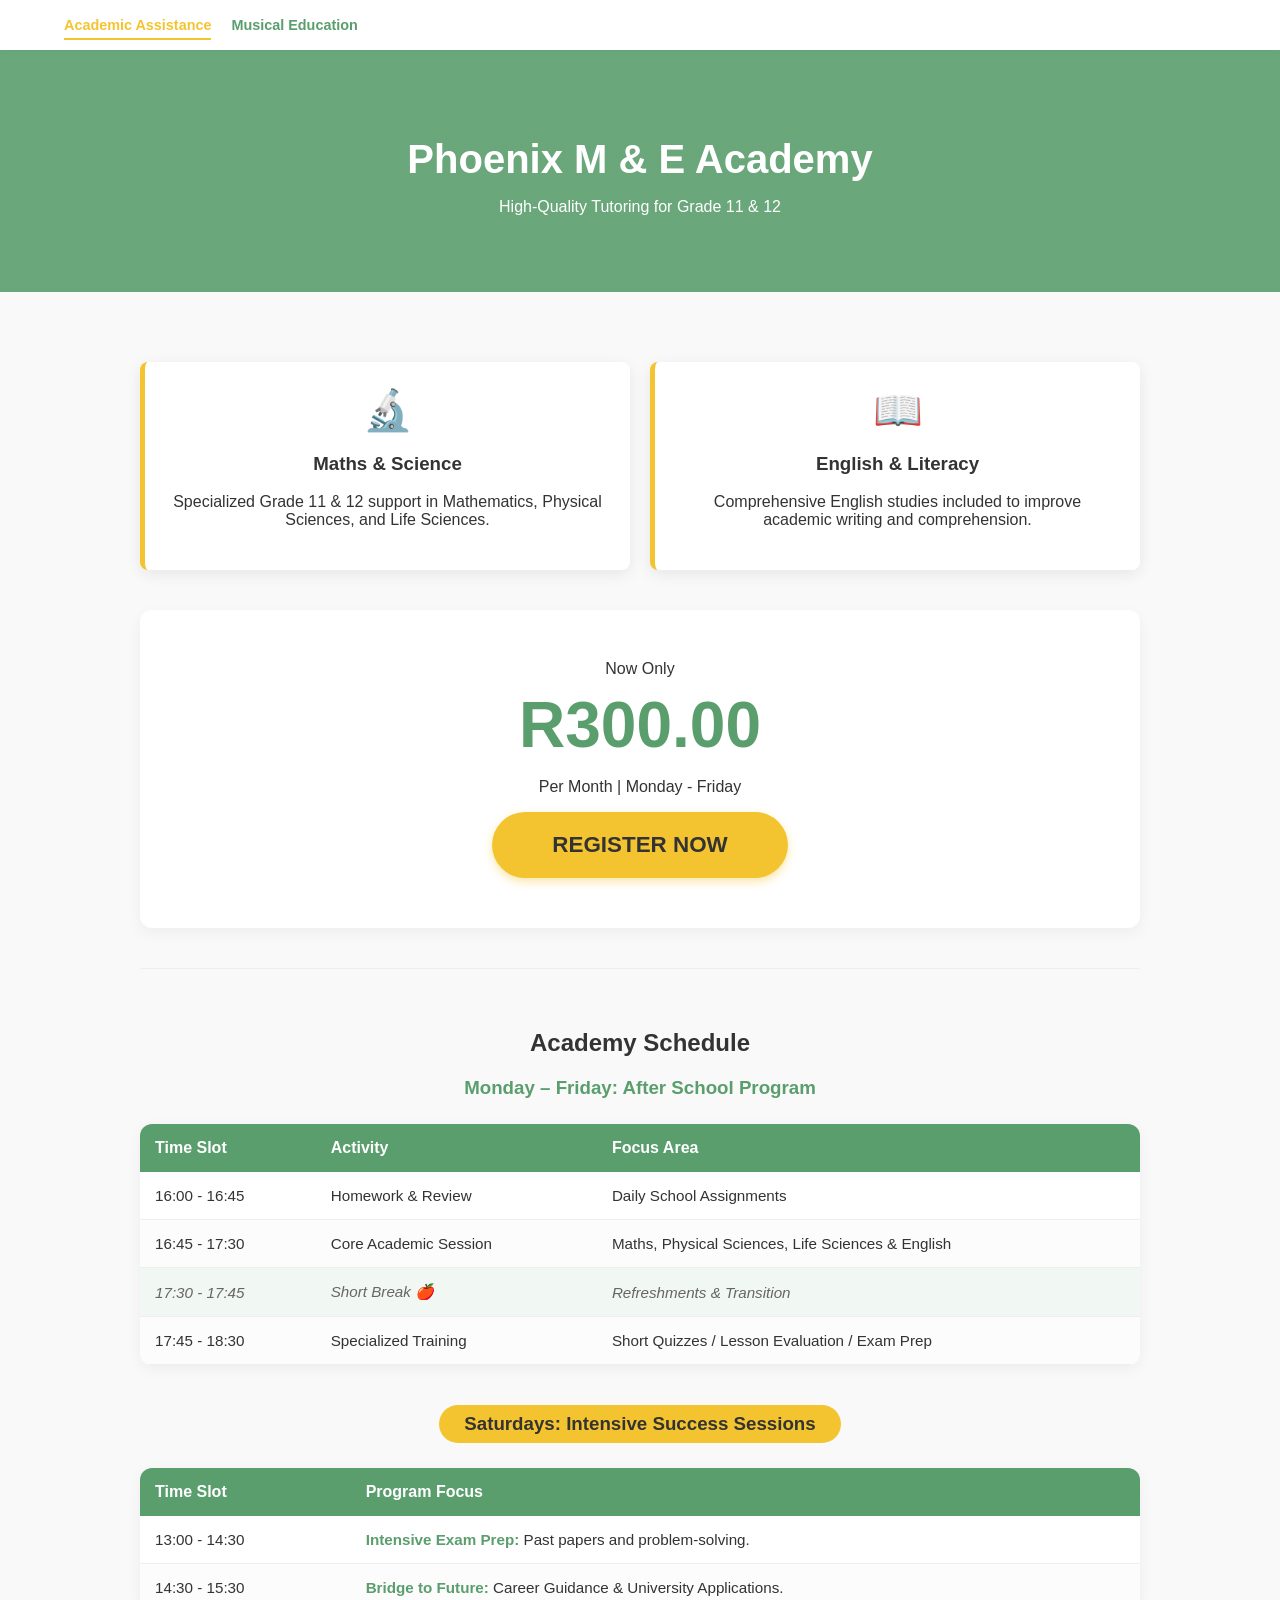
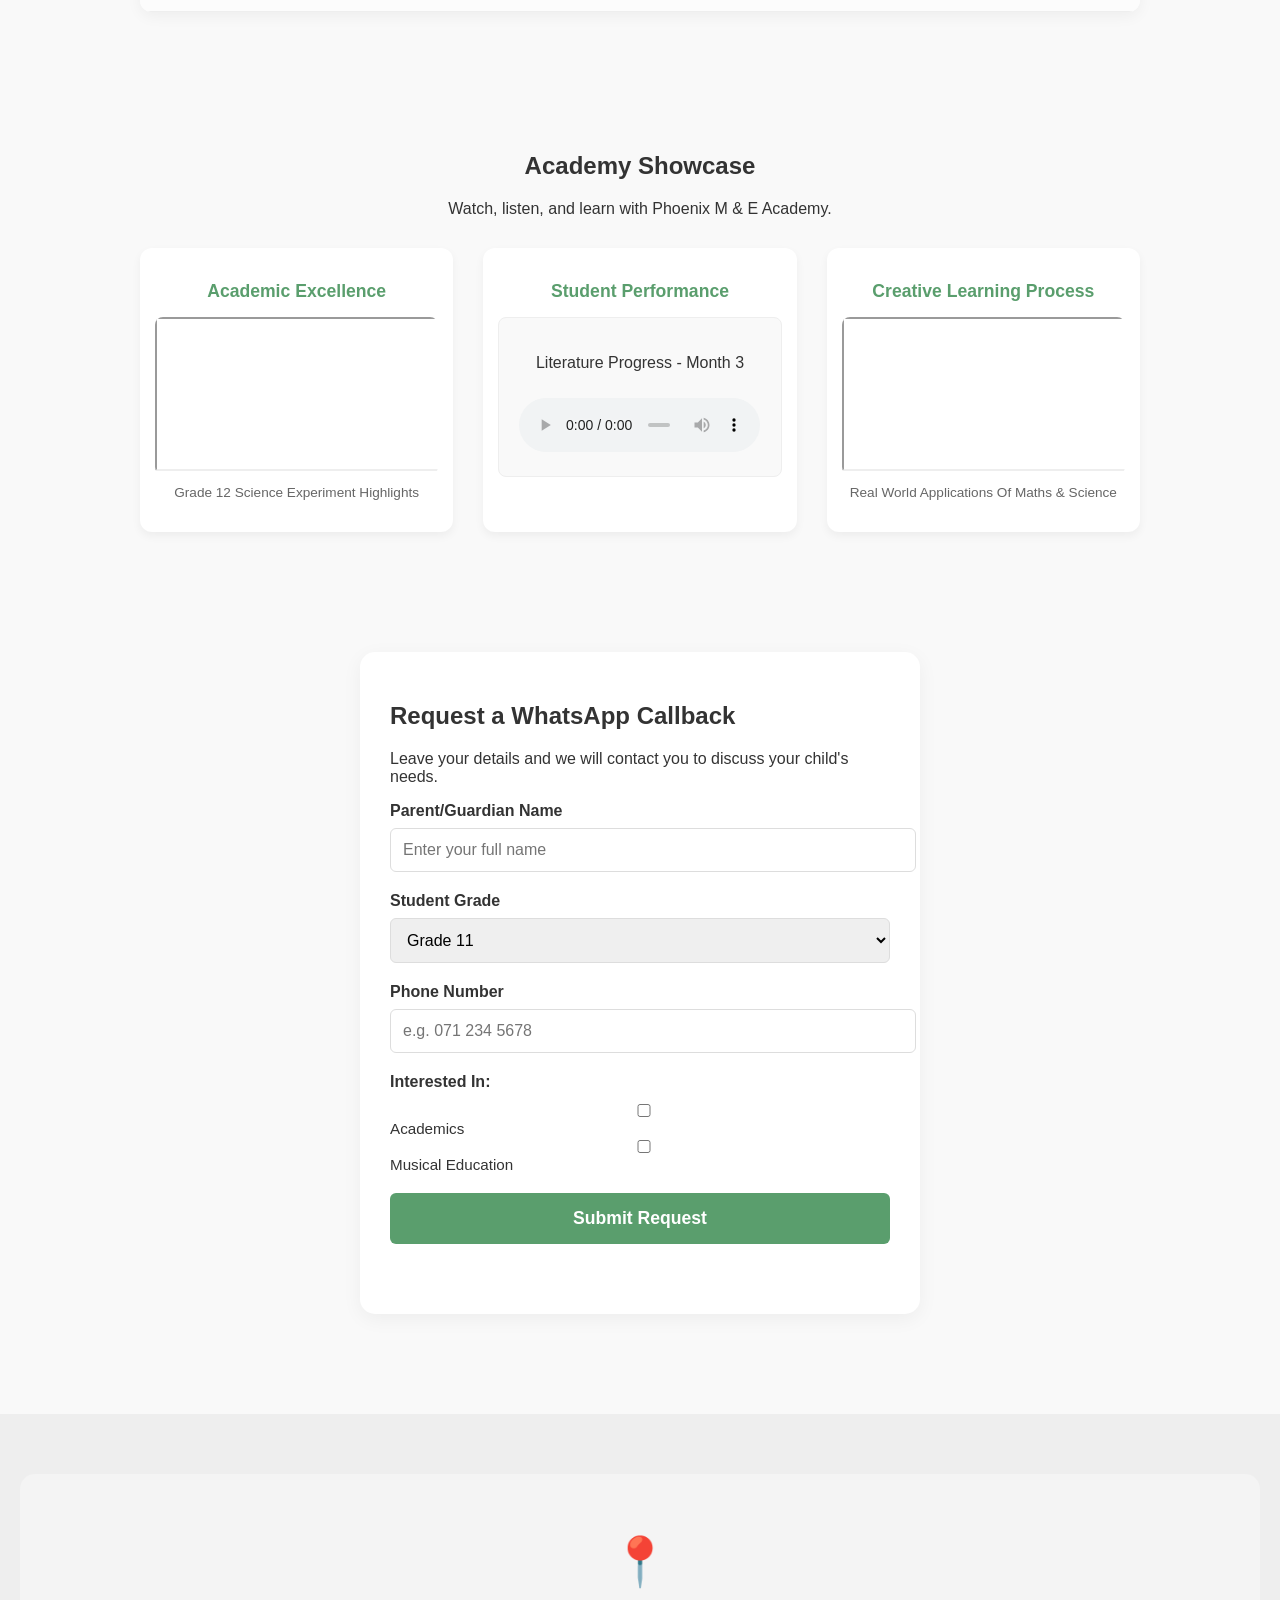
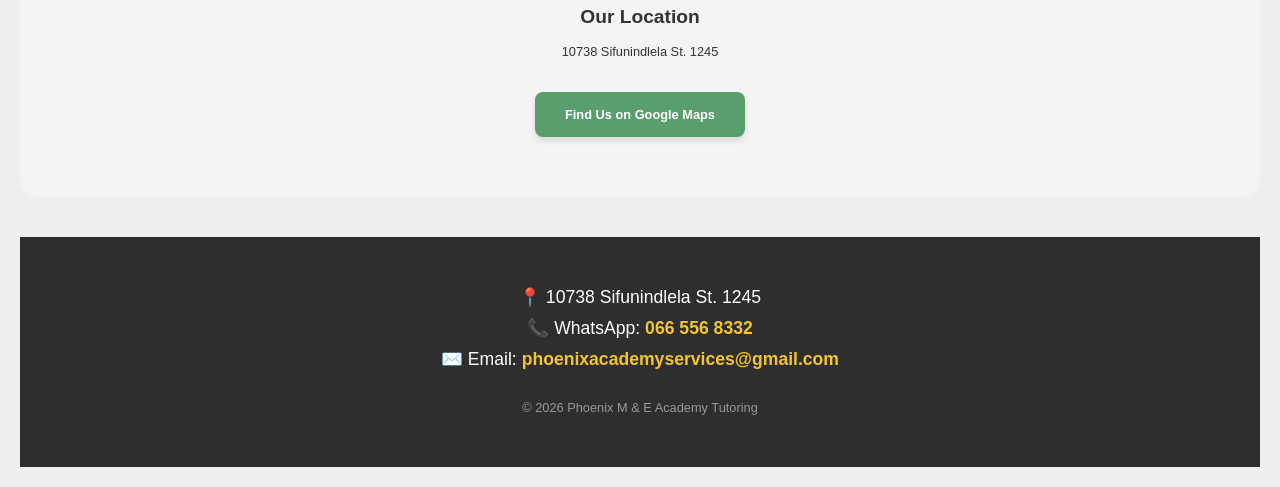
==== index.html @ a75866d6 "update academy" ====
<!DOCTYPE html>
<html lang="en">
<head>
    <meta charset="UTF-8">
    <meta name="viewport" content="width=device-width, initial-scale=1.0">
    <title>Academic Assistance - Phoenix M & E Academy</title>
    <link rel="stylesheet" href="style.css">
</head>
<body>

    <header>
        <nav class="navbar">
            <ul class="nav-menu">
                <li><a href="index.html" class="active">Academic Assistance</a></li>
                <li><a href="musical-education.html">Musical Education</a></li>
            </ul>
        </nav>
        <div class="hero academic-hero">
            <h1>Phoenix M & E Academy</h1>
            <p>High-Quality Tutoring for Grade 11 & 12</p>
        </div>
    </header>

    <main class="container">
        <section class="grid">
            <div class="card">
                <div class="icon">🔬</div>
                <h3>Maths & Science</h3>
                <p>Specialized Grade 11 & 12 support in Mathematics, Physical Sciences, and Life Sciences.</p>
            </div>
            <div class="card">
                <div class="icon">📖</div>
                <h3>English & Literacy</h3>
                <p>Comprehensive English studies included to improve academic writing and comprehension.</p>
            </div>
        </section>

        <section class="cta-section">
            <div class="price-container">
                <span class="label">Now Only</span>
                <span class="price">R300.00</span>
                <p class="subtext">Per Month | Monday - Friday</p>
            </div>
            <button class="btn-main" onclick="openInquiry('Full Academic Program')">REGISTER NOW</button>
        </section>

        <hr class="divider">
        
<section class="schedule-section">
    <h2>Academy Schedule</h2>
    
        <div class="schedule-container">
        <h3 class="schedule-subtitle">Monday – Friday: After School Program</h3>
        <div class="table-wrapper">
            <table class="schedule-table">
                <thead>
                    <tr>
                        <th>Time Slot</th>
                        <th>Activity</th>
                        <th>Focus Area</th>
                    </tr>
                </thead>
                <tbody>
                    <tr>
                        <td>16:00 - 16:45</td>
                        <td>Homework & Review</td>
                        <td>Daily School Assignments</td>
                    </tr>
                    <tr>
                        <td>16:45 - 17:30</td>
                        <td>Core Academic Session</td>
                        <td>Maths, Physical Sciences, Life Sciences & English</td>
                    </tr>
                    <tr class="break-row">
                        <td>17:30 - 17:45</td>
                        <td>Short Break 🍎</td>
                        <td>Refreshments & Transition</td>
                    </tr>
                    <tr>
                        <td>17:45 - 18:30</td>
                        <td>Specialized Training</td>
                        <td>Short Quizzes / Lesson Evaluation / Exam Prep</td>
                    </tr>
                </tbody>
            </table>
        </div>

        <h3 class="schedule-subtitle saturday-highlight">Saturdays: Intensive Success Sessions</h3>
        <div class="table-wrapper">
            <table class="schedule-table">
                <thead>
                    <tr>
                        <th>Time Slot</th>
                        <th>Program Focus</th>
                    </tr>
                </thead>
                <tbody>
                    <tr>
                        <td>13:00 - 14:30</td>
                        <td><strong>Intensive Exam Prep:</strong> Past papers and problem-solving.</td>
                    </tr>
                    <tr>
                        <td>14:30 - 15:30</td>
                        <td><strong>Bridge to Future:</strong> Career Guidance & University Applications.</td>
                    </tr>
                </tbody>
            </table>
        </div>
    </div>
</section>

<section class="gallery-section">
    <h2>Academy Showcase</h2>
    <p>Watch, listen, and learn with Phoenix M & E Academy.</p>

    <div class="gallery-grid">
        <div class="gallery-item">
            <h3>Academic Excellence</h3>
            <div class="video-responsive">
                <iframe 
                    src="https://www.youtube.com/embed/VIDEO_ID_1" 
                    title="Maths & Science Tutoring" 
                    allowfullscreen>
                </iframe>
            </div>
            <p class="caption">Grade 12 Science Experiment Highlights</p>
        </div>

        <div class="gallery-item">
            <h3>Student Performance</h3>
            <div class="audio-card">
                <p>Literature Progress - Month 3</p>
                <audio controls>
                    <source src="piano-recording.mp3" type="audio/mpeg">
                    Your browser does not support audio.
                </audio>
            </div>
        </div>

        <div class="gallery-item">
            <h3>Creative Learning Process</h3>
            <div class="video-responsive">
                <iframe 
                    src="https://www.youtube.com/embed/VIDEO_ID_2" 
                    title="FL Studio Training" 
                    allowfullscreen>
                </iframe>
            </div>
            <p class="caption">Real World Applications Of Maths & Science</p>
        </div>
    </div>
</section>
<section class="contact-form-section">
    <div class="form-container">
        <h2>Request a WhatsApp Callback</h2>
        <p>Leave your details and we will contact you to discuss your child's needs.</p>
        
        <form id="enrollmentForm">
            <div class="input-group">
                <label for="parentName">Parent/Guardian Name</label>
                <input type="text" id="parentName" placeholder="Enter your full name" required>
            </div>

            <div class="input-group">
                <label for="studentGrade">Student Grade</label>
                <select id="studentGrade">
                    <option value="Grade 11">Grade 11</option>
                    <option value="Grade 12">Grade 12</option>
                    <option value="Music Only">Music Student (All Ages)</option>
                </select>
            </div>

            <div class="input-group">
                <label for="contactNumber">Phone Number</label>
                <input type="tel" id="contactNumber" placeholder="e.g. 071 234 5678" required>
            </div>

            <div class="input-group">
                <label for="interest">Interested In:</label>
                <div class="checkbox-group">
                    <input type="checkbox" id="checkAcademic" value="Academic"> Academics
                    <input type="checkbox" id="checkMusic" value="Music"> Musical Education
                </div>
            </div>

            <button type="submit" class="btn-submit">Submit Request</button>
        </form>
        <div id="formFeedback" class="hidden"></div>
    </div>
</section>
    </main>

    <footer>
        <section class="location-section">
    <div class="find-us-container">
        <div class="location-icon">📍</div>
        <h2>Our Location</h2>
        <p>10738 Sifunindlela St. 1245</p>
        <a href="https://www.google.com/maps/search/?api=1&query=10738+Sifunindlela+St+1245" 
           target="_blank" 
           class="btn-find-us">
           Find Us on Google Maps
        </a>
    </div>
</section>


<footer class="main-footer">
    <div class="contact-links">
        <p>
            📍 10738 Sifunindlela St. 1245
        </p>
        <p>
            📞 WhatsApp: <a href="https://wa.me/27665568332" target="_blank" class="footer-link">066 556 8332</a>
        </p>
        <p>
            ✉️ Email: <a href="https://mail.google.com/mail/?view=cm&fs=1&to=phoenixacademyservices@gmail.com" target="_blank" class="footer-link">phoenixacademyservices@gmail.com</a>
        </p>
    </div>
    <p class="copyright">&copy; 2026 Phoenix M & E Academy Tutoring</p>
</footer>

    <script src="script.js"></script>
</body>
</html>
---- style.css ----
:root {
    --primary-green: #5a9e6d;
    --accent-yellow: #f4c430;
    --dark-text: #333;
    --light-bg: #f9f9f9;
}

body {
    font-family: 'Segoe UI', Tahoma, Geneva, Verdana, sans-serif;
    margin: 0;
    color: var(--dark-text);
    background-color: var(--light-bg);
}

/* Navigation */
.navbar {
    background: #fff;
    padding: 1rem 5%;
    box-shadow: 0 2px 5px rgba(0,0,0,0.1);
}

.nav-menu {
    list-style: none;
    margin: 0;
    padding: 0;
    display: flex;
    gap: 20px;
}

.nav-menu a {
    text-decoration: none;
    color: var(--primary-green);
    font-weight: bold;
    font-size: 0.9rem;
    transition: color 0.3s;
}

.nav-menu a:hover {
    color: var(--accent-yellow);
}

/* Hero Section */
.hero {
    background-color: var(--primary-green);
    color: white;
    text-align: center;
    padding: 60px 20px;
}

.hero h1 {
    font-size: 2.5rem;
    margin-bottom: 10px;
}

/* Layout */
.container {
    max-width: 1000px;
    margin: auto;
    padding: 40px 20px;
}

.grid {
    display: grid;
    grid-template-columns: repeat(auto-fit, minmax(250px, 1fr));
    gap: 20px;
    margin-top: 30px;
}

.card {
    background: white;
    padding: 20px;
    border-left: 5px solid var(--accent-yellow);
    border-radius: 4px;
    box-shadow: 0 4px 6px rgba(0,0,0,0.05);
}

/* Pricing and Button */
.cta {
    text-align: center;
    margin-top: 50px;
}

.price-tag {
    font-size: 1.5rem;
    margin-bottom: 20px;
}

.price-tag strong {
    display: block;
    font-size: 3rem;
    color: var(--primary-green);
}

.btn {
    background-color: var(--accent-yellow);
    border: none;
    padding: 15px 40px;
    font-size: 1.1rem;
    font-weight: bold;
    border-radius: 50px;
    cursor: pointer;
}

footer {
    text-align: center;
    padding: 20px;
    background: #eee;
    font-size: 0.8rem;
}
/* Navigation Active State */
.nav-menu a.active {
    color: var(--accent-yellow);
    border-bottom: 2px solid var(--accent-yellow);
    padding-bottom: 5px;
}

/* Card Styling for both pages */
.card {
    background: white;
    padding: 25px;
    border-radius: 8px;
    text-align: center;
    box-shadow: 0 4px 15px rgba(0,0,0,0.08);
    transition: 0.3s;
}

.card:hover {
    transform: translateY(-10px);
}

.card .icon {
    font-size: 2.5rem;
    margin-bottom: 15px;
    display: block;
}

/* Specific Hero background for Academic */
.academic-hero {
    background: linear-gradient(rgba(90, 158, 109, 0.9), rgba(90, 158, 109, 0.9)), 
                url('https://images.unsplash.com/photo-1434030216411-0b793f4b4173?q=80&w=1000') center/cover;
}
/* Pricing & CTA */
.cta-section {
    text-align: center;
    padding: 50px 0;
    background: #fff;
    border-radius: 12px;
    margin: 40px 0;
    box-shadow: 0 5px 15px rgba(0,0,0,0.05);
}

.price {
    display: block;
    font-size: 4rem;
    font-weight: 800;
    color: var(--primary-green);
    margin: 10px 0;
}

.btn-main {
    background-color: var(--accent-yellow);
    color: #333;
    border: none;
    padding: 20px 60px;
    font-size: 1.4rem;
    font-weight: bold;
    border-radius: 50px;
    cursor: pointer;
    transition: 0.3s;
    box-shadow: 0 4px 10px rgba(244, 196, 48, 0.4);
}

.btn-main:hover {
    transform: scale(1.05);
    background-color: #e5b82d;
}

/* Tutor Profile */
.tutor-profile {
    padding: 40px 0;
}

.tutor-flex {
    display: flex;
    align-items: center;
    gap: 40px;
    flex-wrap: wrap;
}

.profile-circle {
    width: 150px;
    height: 150px;
    background: #ddd;
    border-radius: 50%;
    display: flex;
    align-items: center;
    justify-content: center;
    font-size: 4rem;
    border: 5px solid var(--primary-green);
}

.tutor-info h3 {
    color: var(--primary-green);
    margin-bottom: 10px;
}

.stats {
    list-style: none;
    padding: 0;
    margin-top: 15px;
}

.stats li {
    margin-bottom: 8px;
    font-weight: 500;
}

.divider {
    border: 0;
    height: 1px;
    background: #eee;
    margin: 40px 0;
}
/* Map & Location */
.location-section {
    margin: 40px 0;
    text-align: center;
}

.map-container {
    padding: 10px;
    background: white;
    box-shadow: 0 4px 10px rgba(0,0,0,0.1);
    border-radius: 15px;
}

/* Footer Links Styling */
.main-footer {
    background: #2e2e2e;
    color: white;
    padding: 40px 20px;
    text-align: center;
}

.footer-link {
    color: var(--accent-yellow);
    text-decoration: none;
    font-weight: bold;
    transition: 0.3s;
}

.footer-link:hover {
    text-decoration: underline;
    opacity: 0.8;
}

.contact-links p {
    margin: 10px 0;
    font-size: 1.1rem;
}

.copyright {
    margin-top: 30px;
    font-size: 0.8rem;
    color: #999;
}
/* Schedule Section */
.schedule-section {
    margin: 60px 0;
    text-align: center;
}

.schedule-subtitle {
    color: var(--primary-green);
    font-weight: bold;
    margin-bottom: 25px;
}

.table-wrapper {
    overflow-x: auto; /* Makes it scrollable on small phones */
    background: white;
    border-radius: 12px;
    box-shadow: 0 4px 15px rgba(0,0,0,0.05);
}

.schedule-table {
    width: 100%;
    border-collapse: collapse;
    min-width: 500px;
}

.schedule-table th {
    background-color: var(--primary-green);
    color: white;
    padding: 15px;
    text-align: left;
}

.schedule-table td {
    padding: 15px;
    border-bottom: 1px solid #eee;
    text-align: left;
    font-size: 0.95rem;
}

/* Zebra striping for readability */
.schedule-table tr:nth-child(even) {
    background-color: #fcfcfc;
}

.schedule-table tr:hover {
    background-color: #f1f8f3;
}
/* Find Us Button Section */
.location-section {
    padding: 60px 20px;
    background-color: #f4f4f4;
    text-align: center;
    border-radius: 15px;
    margin: 40px 0;
}

.find-us-container {
    max-width: 400px;
    margin: 0 auto;
}

.location-icon {
    font-size: 3rem;
    margin-bottom: 10px;
}

.btn-find-us {
    display: inline-block;
    background-color: var(--primary-green);
    color: white;
    padding: 15px 30px;
    text-decoration: none;
    font-weight: bold;
    border-radius: 8px;
    margin-top: 20px;
    transition: background 0.3s, transform 0.2s;
    box-shadow: 0 4px 6px rgba(0,0,0,0.1);
}

.btn-find-us:hover {
    background-color: #4a8559;
    transform: translateY(-2px);
}
/* Gallery Section */
.gallery-section {
    padding: 60px 0;
    text-align: center;
}

.gallery-grid {
    display: grid;
    grid-template-columns: repeat(auto-fit, minmax(300px, 1fr));
    gap: 30px;
    margin-top: 30px;
}

.gallery-item {
    background: white;
    padding: 15px;
    border-radius: 12px;
    box-shadow: 0 4px 10px rgba(0,0,0,0.05);
}

.gallery-item h3 {
    font-size: 1.1rem;
    color: var(--primary-green);
    margin-bottom: 15px;
}

.gallery-img {
    width: 100%;
    border-radius: 8px;
    display: block;
}

.caption {
    font-size: 0.85rem;
    margin-top: 10px;
    color: #666;
}

/* Audio Player Styling */
.audio-card {
    background: #f9f9f9;
    padding: 20px;
    border-radius: 8px;
    border: 1px solid #eee;
}

audio {
    width: 100%;
    margin-top: 10px;
}

video {
    border-radius: 8px;
    background: #000;
}
/* Gallery Item Hover Effect */
.gallery-item {
    transition: transform 0.3s ease, box-shadow 0.3s ease;
    border-bottom: 4px solid transparent;
}

.gallery-item:hover {
    transform: translateY(-5px);
    box-shadow: 0 10px 20px rgba(0,0,0,0.1);
    border-bottom: 4px solid var(--accent-yellow);
}

.video-responsive {
    border-radius: 8px;
    overflow: hidden;
}
/* Contact Form Styling */
.contact-form-section {
    padding: 60px 20px;
    background-color: #f9f9f9;
}

.form-container {
    max-width: 500px;
    margin: 0 auto;
    background: white;
    padding: 30px;
    border-radius: 15px;
    box-shadow: 0 5px 20px rgba(0,0,0,0.05);
}

.input-group {
    margin-bottom: 20px;
    text-align: left;
}

.input-group label {
    display: block;
    font-weight: bold;
    margin-bottom: 8px;
    color: var(--dark-text);
}

.input-group input, 
.input-group select {
    width: 100%;
    padding: 12px;
    border: 1px solid #ddd;
    border-radius: 6px;
    font-size: 1rem;
}

.checkbox-group {
    margin-top: 10px;
    font-size: 0.95rem;
}

.btn-submit {
    width: 100%;
    background-color: var(--primary-green);
    color: white;
    padding: 15px;
    border: none;
    border-radius: 6px;
    font-size: 1.1rem;
    font-weight: bold;
    cursor: pointer;
    transition: 0.3s;
}

.btn-submit:hover {
    background-color: var(--accent-yellow);
    color: var(--dark-text);
}

#formFeedback {
    margin-top: 20px;
    padding: 10px;
    border-radius: 6px;
    font-weight: bold;
}

.success-msg { background: #d4edda; color: #155724; }
.saturday-highlight {
    margin-top: 40px;
    color: var(--dark-text);
    background: var(--accent-yellow);
    display: inline-block;
    padding: 5px 20px;
    border-radius: 50px;
}

.schedule-table td strong {
    color: var(--primary-green);
}
.break-row {
    background-color: #f1f8f3 !important; /* A very light green to signal a break */
    font-style: italic;
    color: #666;
}

.saturday-highlight {
    margin-top: 40px;
    color: var(--dark-text);
    background: var(--accent-yellow);
    display: inline-block;
    padding: 8px 25px;
    border-radius: 50px;
    font-weight: bold;
}
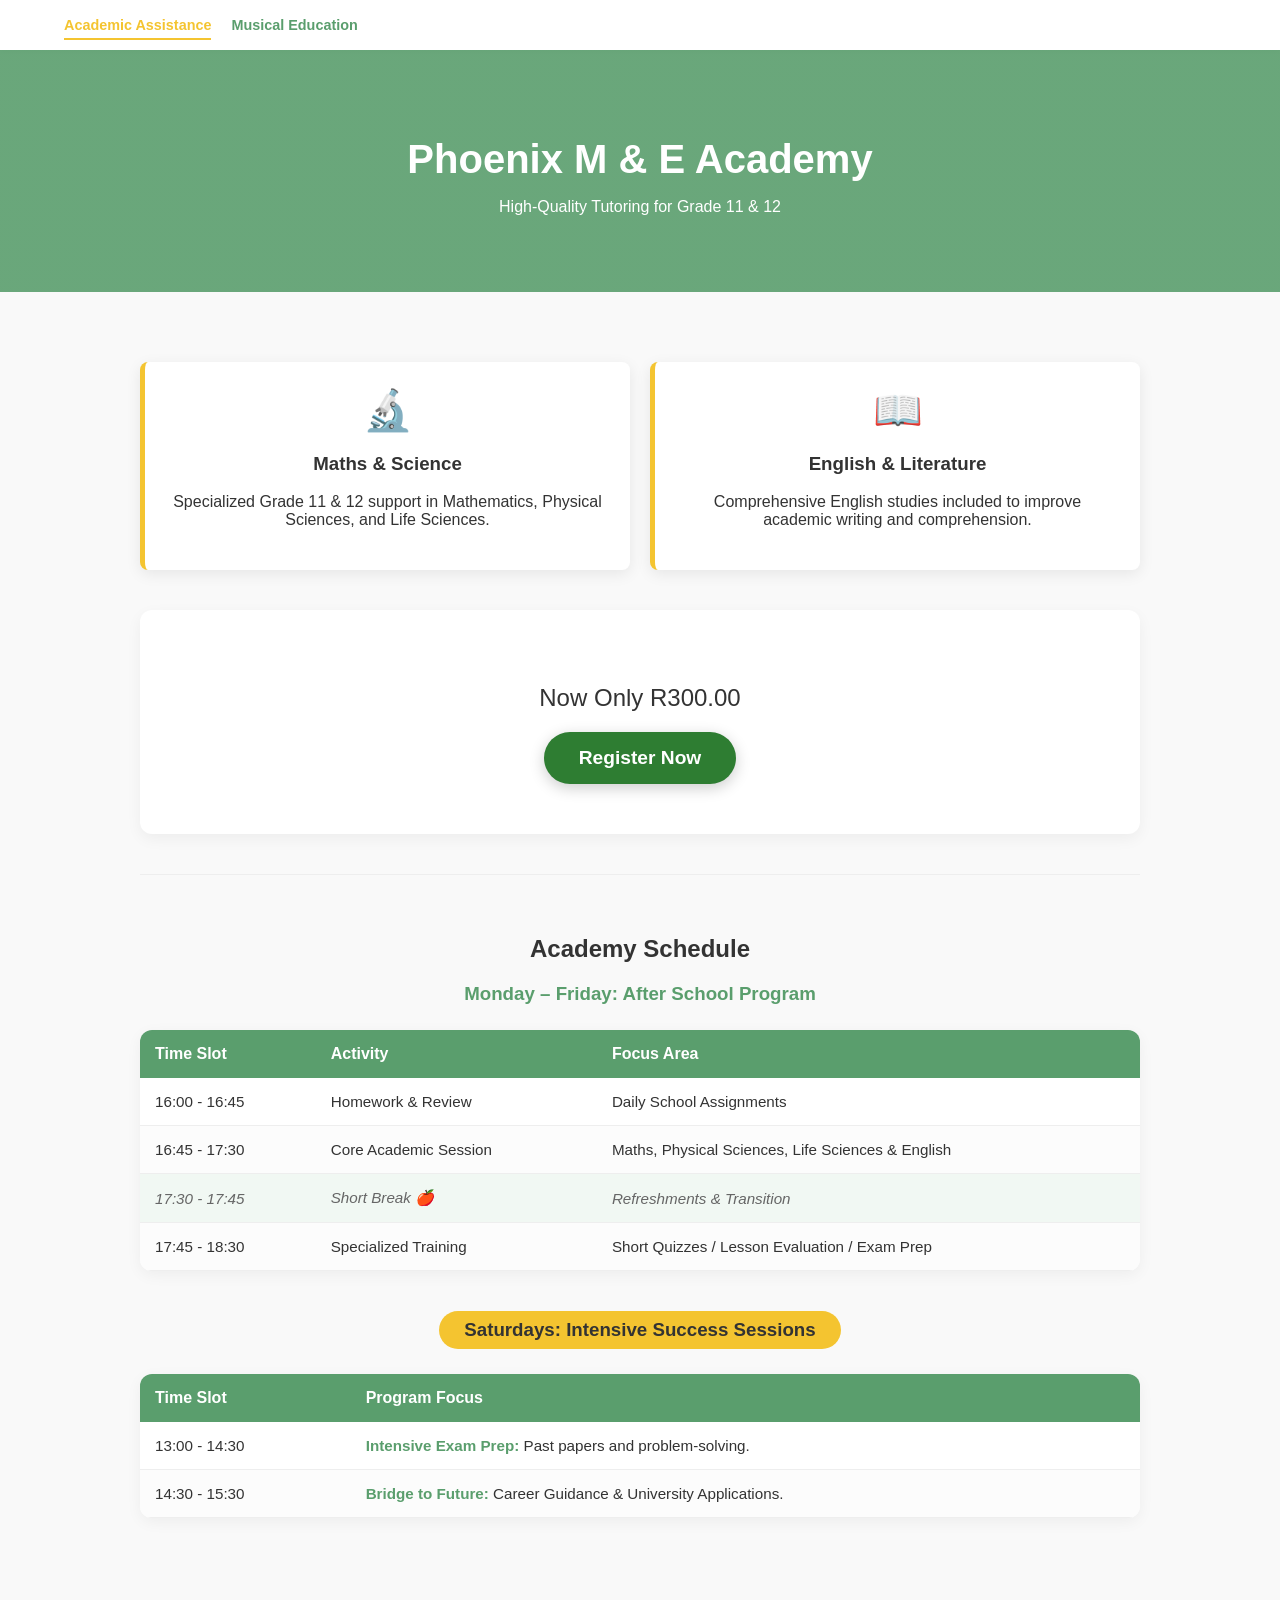
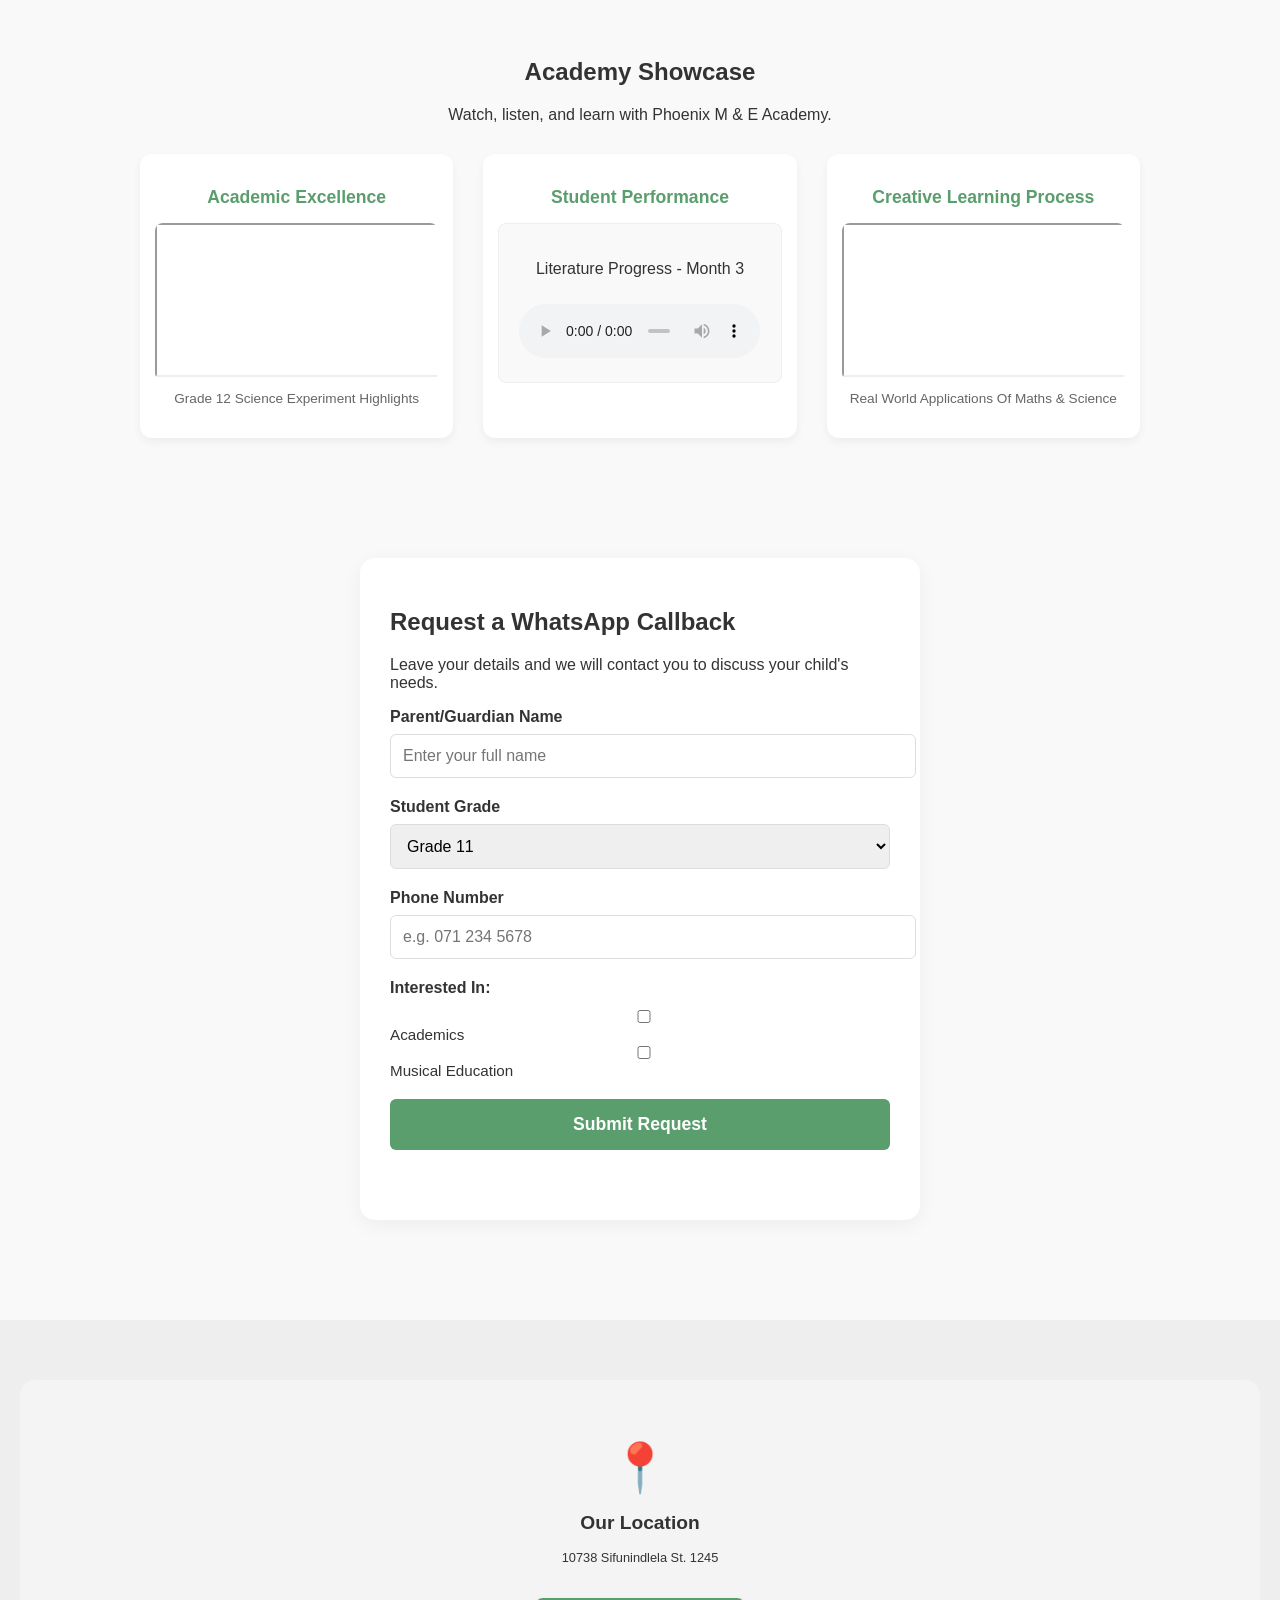
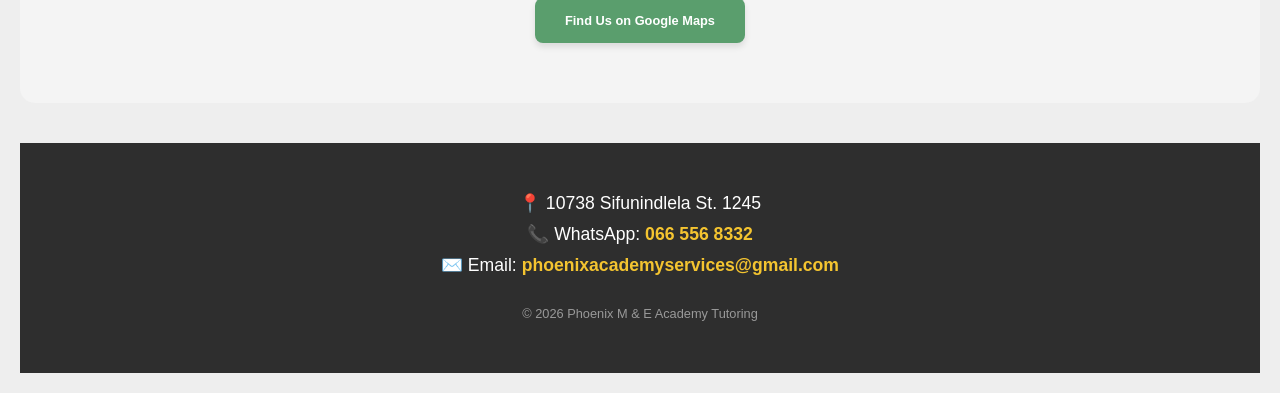
==== commit b76e3c92: "Registration Button Fix" ====
--- a/index.html
+++ b/index.html
@@ -30,18 +30,17 @@
             </div>
             <div class="card">
                 <div class="icon">📖</div>
-                <h3>English & Literacy</h3>
+                <h3>English & Literature</h3>
                 <p>Comprehensive English studies included to improve academic writing and comprehension.</p>
             </div>
         </section>
 
         <section class="cta-section">
-            <div class="price-container">
-                <span class="label">Now Only</span>
-                <span class="price">R300.00</span>
-                <p class="subtext">Per Month | Monday - Friday</p>
-            </div>
-            <button class="btn-main" onclick="openInquiry('Full Academic Program')">REGISTER NOW</button>
+<div class="registration-container">
+    <p class="price-tag">Now Only R300.00</p>
+    <button class="btn-register" onclick="registerNow()">Register Now</button>
+</div>
+
         </section>
 
         <hr class="divider">
--- a/style.css
+++ b/style.css
@@ -512,3 +512,21 @@
     border-radius: 50px;
     font-weight: bold;
 }
+.btn-register {
+    background-color: #2e7d32; /* Phoenix Primary Green */
+    color: #ffffff;
+    padding: 15px 35px;
+    font-size: 1.2rem;
+    font-weight: bold;
+    border: none;
+    border-radius: 50px; /* Rounded pill shape */
+    cursor: pointer;
+    box-shadow: 0 4px 15px rgba(0,0,0,0.2);
+    transition: transform 0.2s, background-color 0.2s;
+}
+
+.btn-register:hover {
+    background-color: #ffeb3b; /* Accent Yellow on hover */
+    color: #333333;
+    transform: scale(1.05);
+}
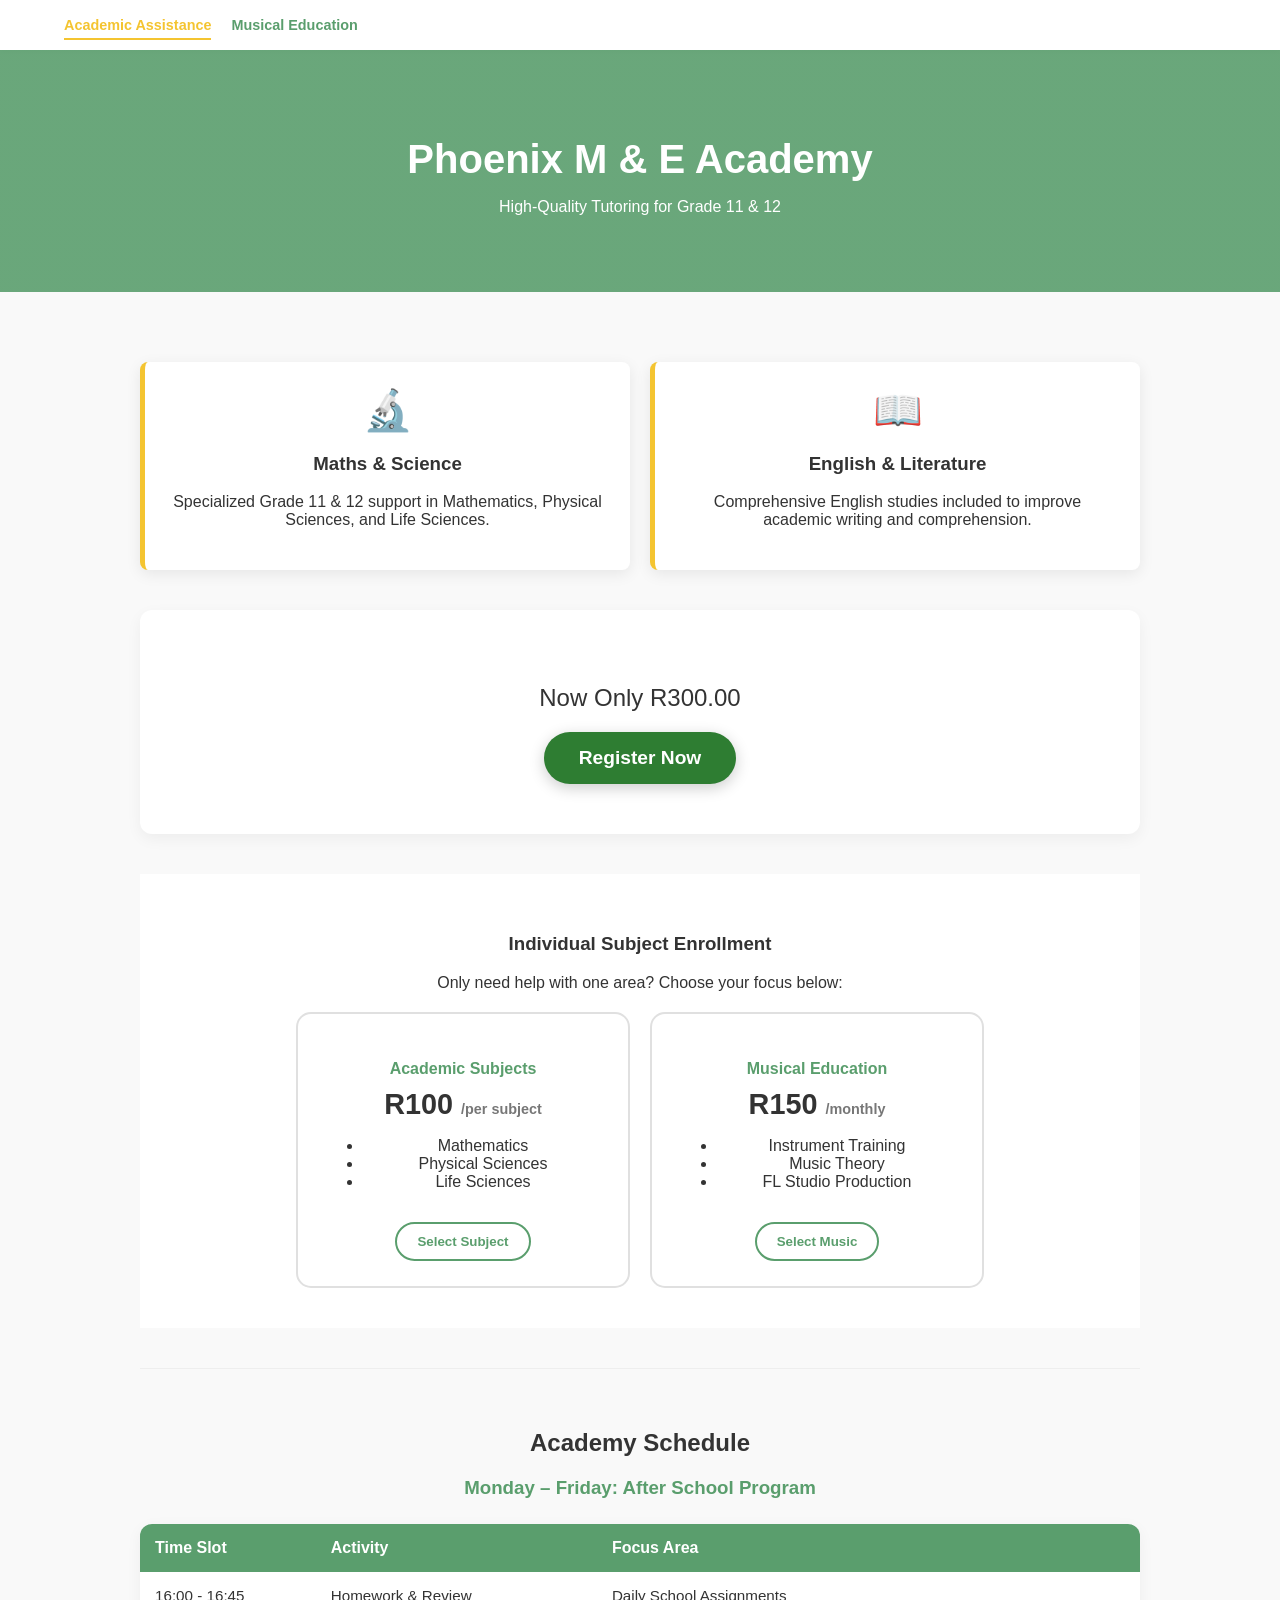
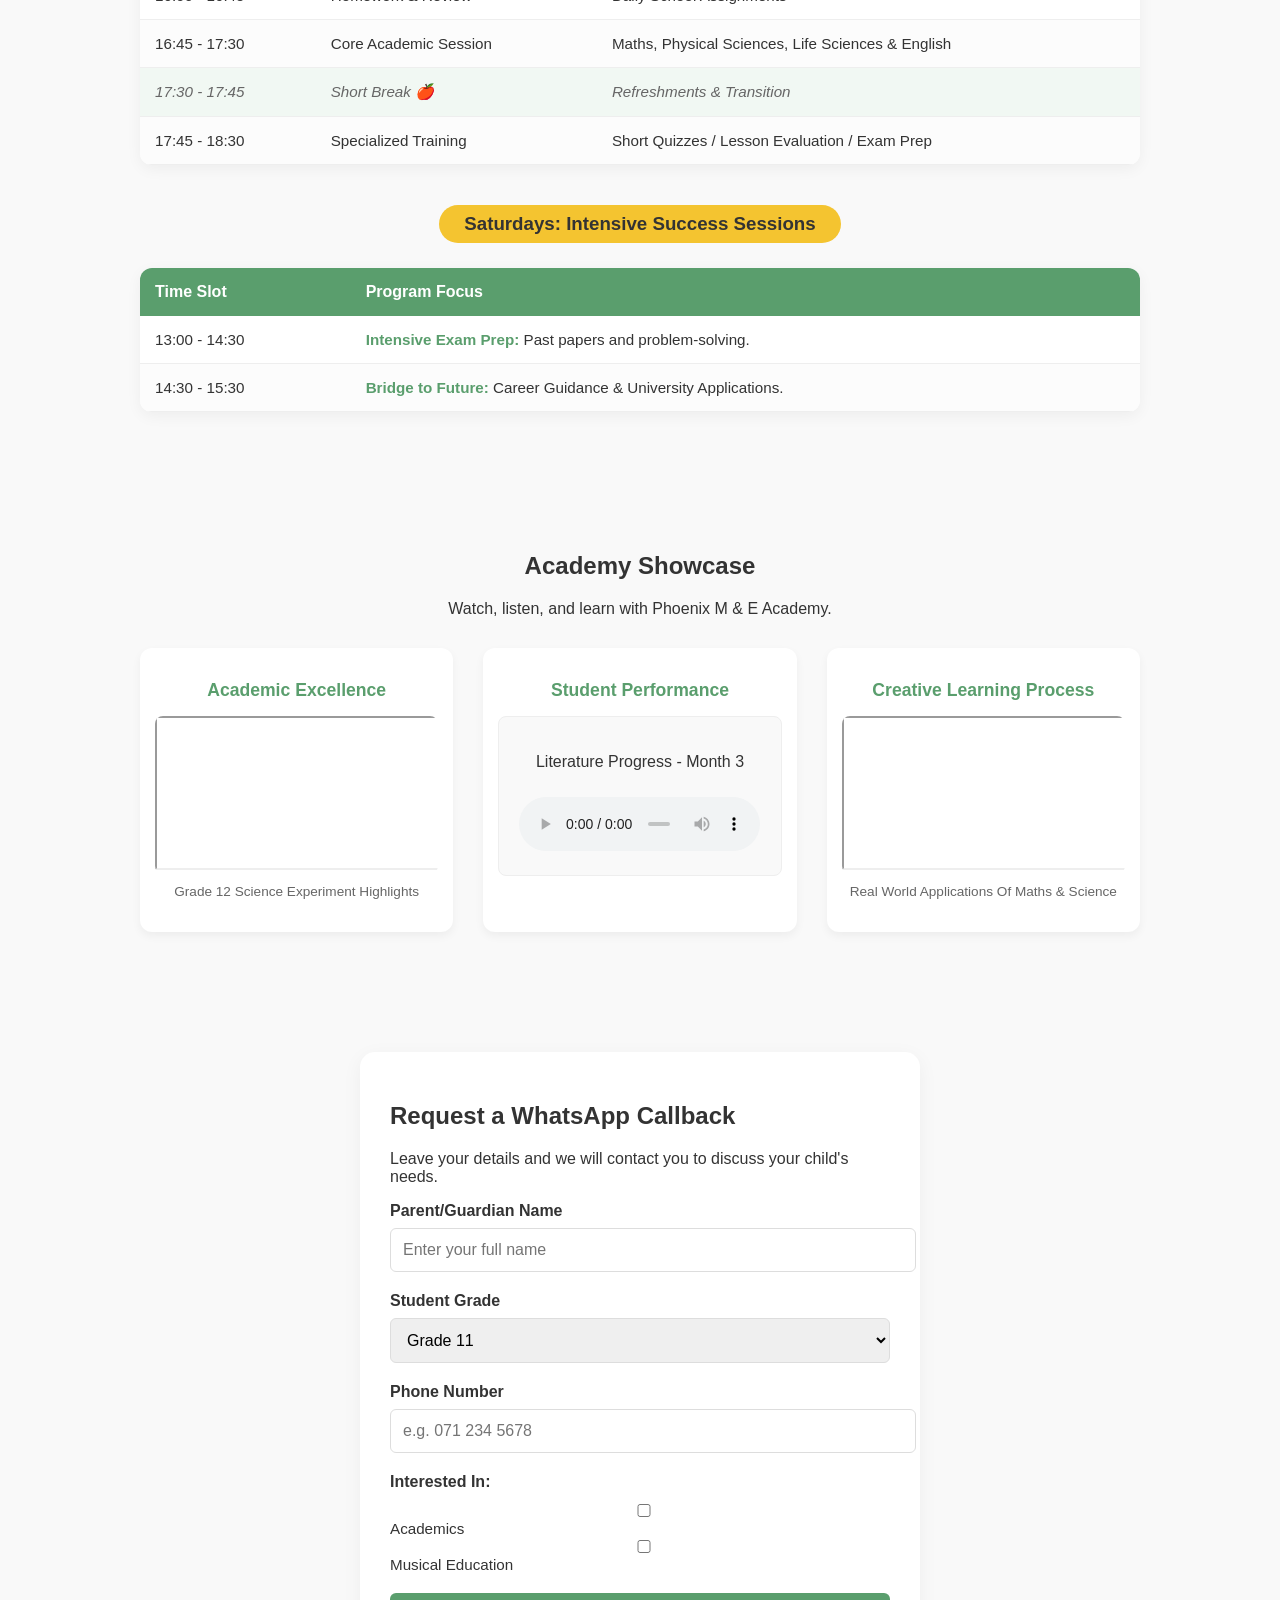
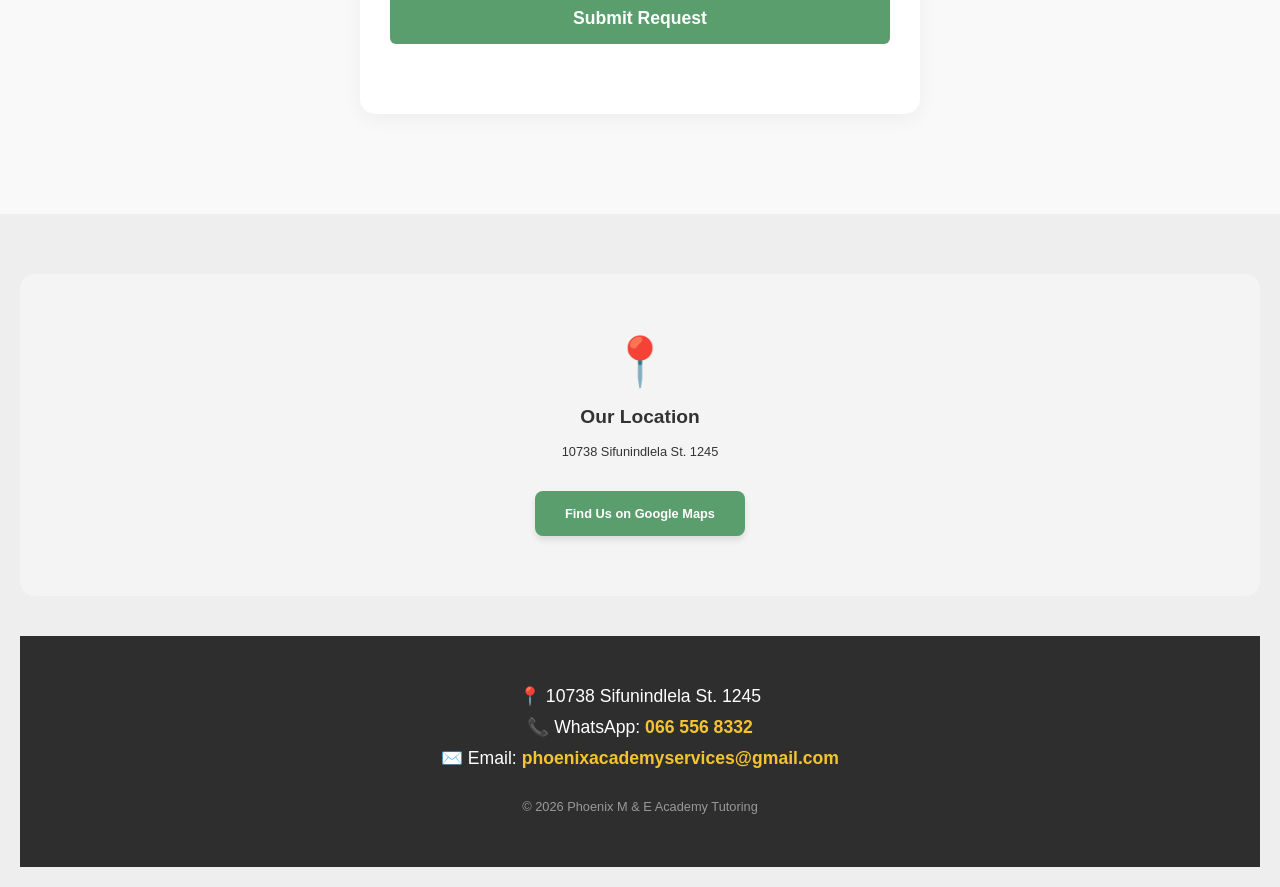
==== commit 5999bc05: "update prices" ====
--- a/index.html
+++ b/index.html
@@ -42,6 +42,34 @@
 </div>
 
         </section>
+<section class="partial-pricing">
+    <h3>Individual Subject Enrollment</h3>
+    <p>Only need help with one area? Choose your focus below:</p>
+    
+    <div class="pricing-grid">
+        <div class="price-card">
+            <h4>Academic Subjects</h4>
+            <p class="price">R100 <span>/per subject</span></p>
+            <ul>
+                <li>Mathematics</li>
+                <li>Physical Sciences</li>
+                <li>Life Sciences</li>
+            </ul>
+            <button class="btn-partial" onclick="partialRegister('Academic')">Select Subject</button>
+        </div>
+
+        <div class="price-card">
+            <h4>Musical Education</h4>
+            <p class="price">R150 <span>/monthly</span></p>
+            <ul>
+                <li>Instrument Training</li>
+                <li>Music Theory</li>
+                <li>FL Studio Production</li>
+            </ul>
+            <button class="btn-partial" onclick="partialRegister('Music')">Select Music</button>
+        </div>
+    </div>
+</section>
 
         <hr class="divider">
         
--- a/style.css
+++ b/style.css
@@ -530,3 +530,51 @@
     color: #333333;
     transform: scale(1.05);
 }
+.partial-pricing {
+    padding: 40px 20px;
+    background-color: #ffffff;
+    text-align: center;
+}
+
+.pricing-grid {
+    display: flex;
+    gap: 20px;
+    justify-content: center;
+    flex-wrap: wrap;
+    margin-top: 20px;
+}
+
+.price-card {
+    border: 2px solid #e0e0e0;
+    padding: 25px;
+    border-radius: 15px;
+    width: 280px;
+    transition: 0.3s;
+}
+
+.price-card:hover {
+    border-color: var(--primary-green);
+    transform: translateY(-5px);
+}
+
+.price-card h4 { color: var(--primary-green); margin-bottom: 10px; }
+
+.price-card .price { font-size: 1.8rem; font-weight: bold; color: #333; }
+
+.price-card .price span { font-size: 0.9rem; color: #777; }
+
+.btn-partial {
+    background-color: transparent;
+    border: 2px solid var(--primary-green);
+    color: var(--primary-green);
+    padding: 10px 20px;
+    border-radius: 50px;
+    cursor: pointer;
+    font-weight: bold;
+    margin-top: 15px;
+}
+
+.btn-partial:hover {
+    background-color: var(--primary-green);
+    color: white;
+}
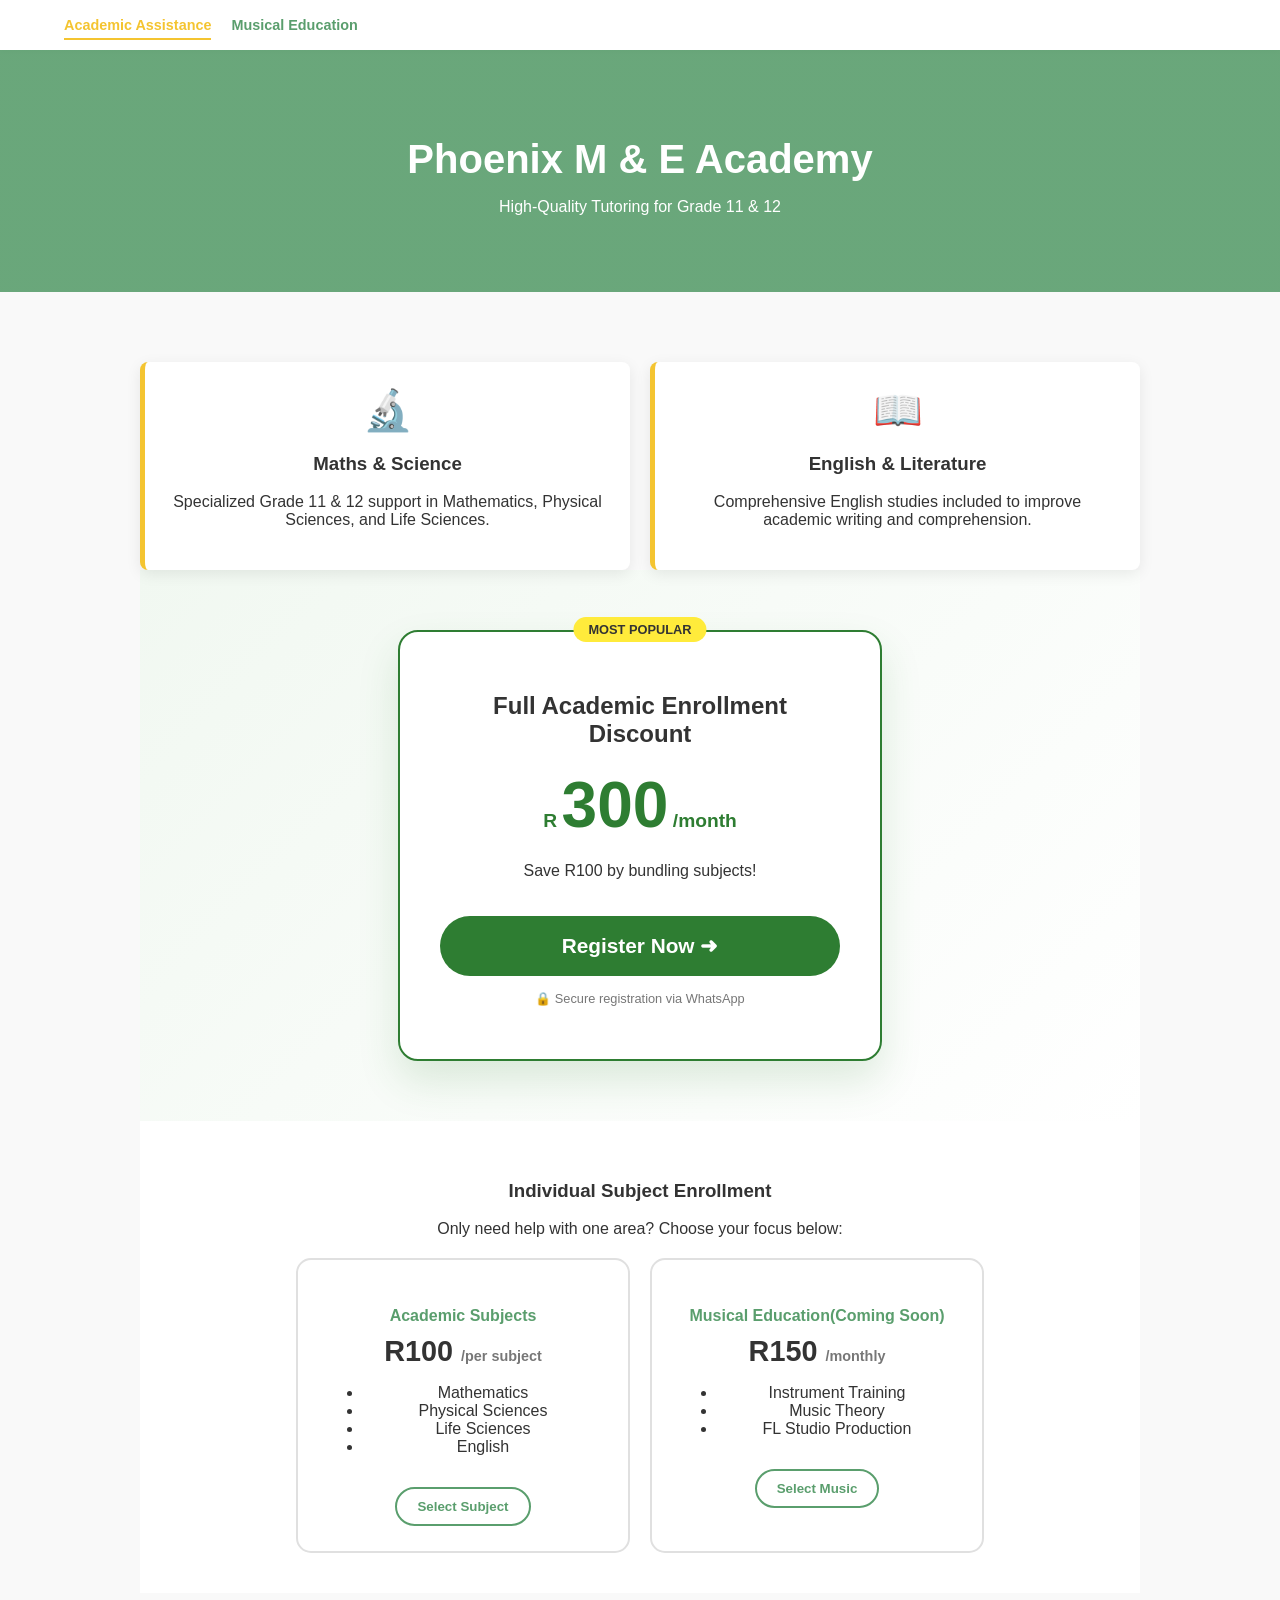
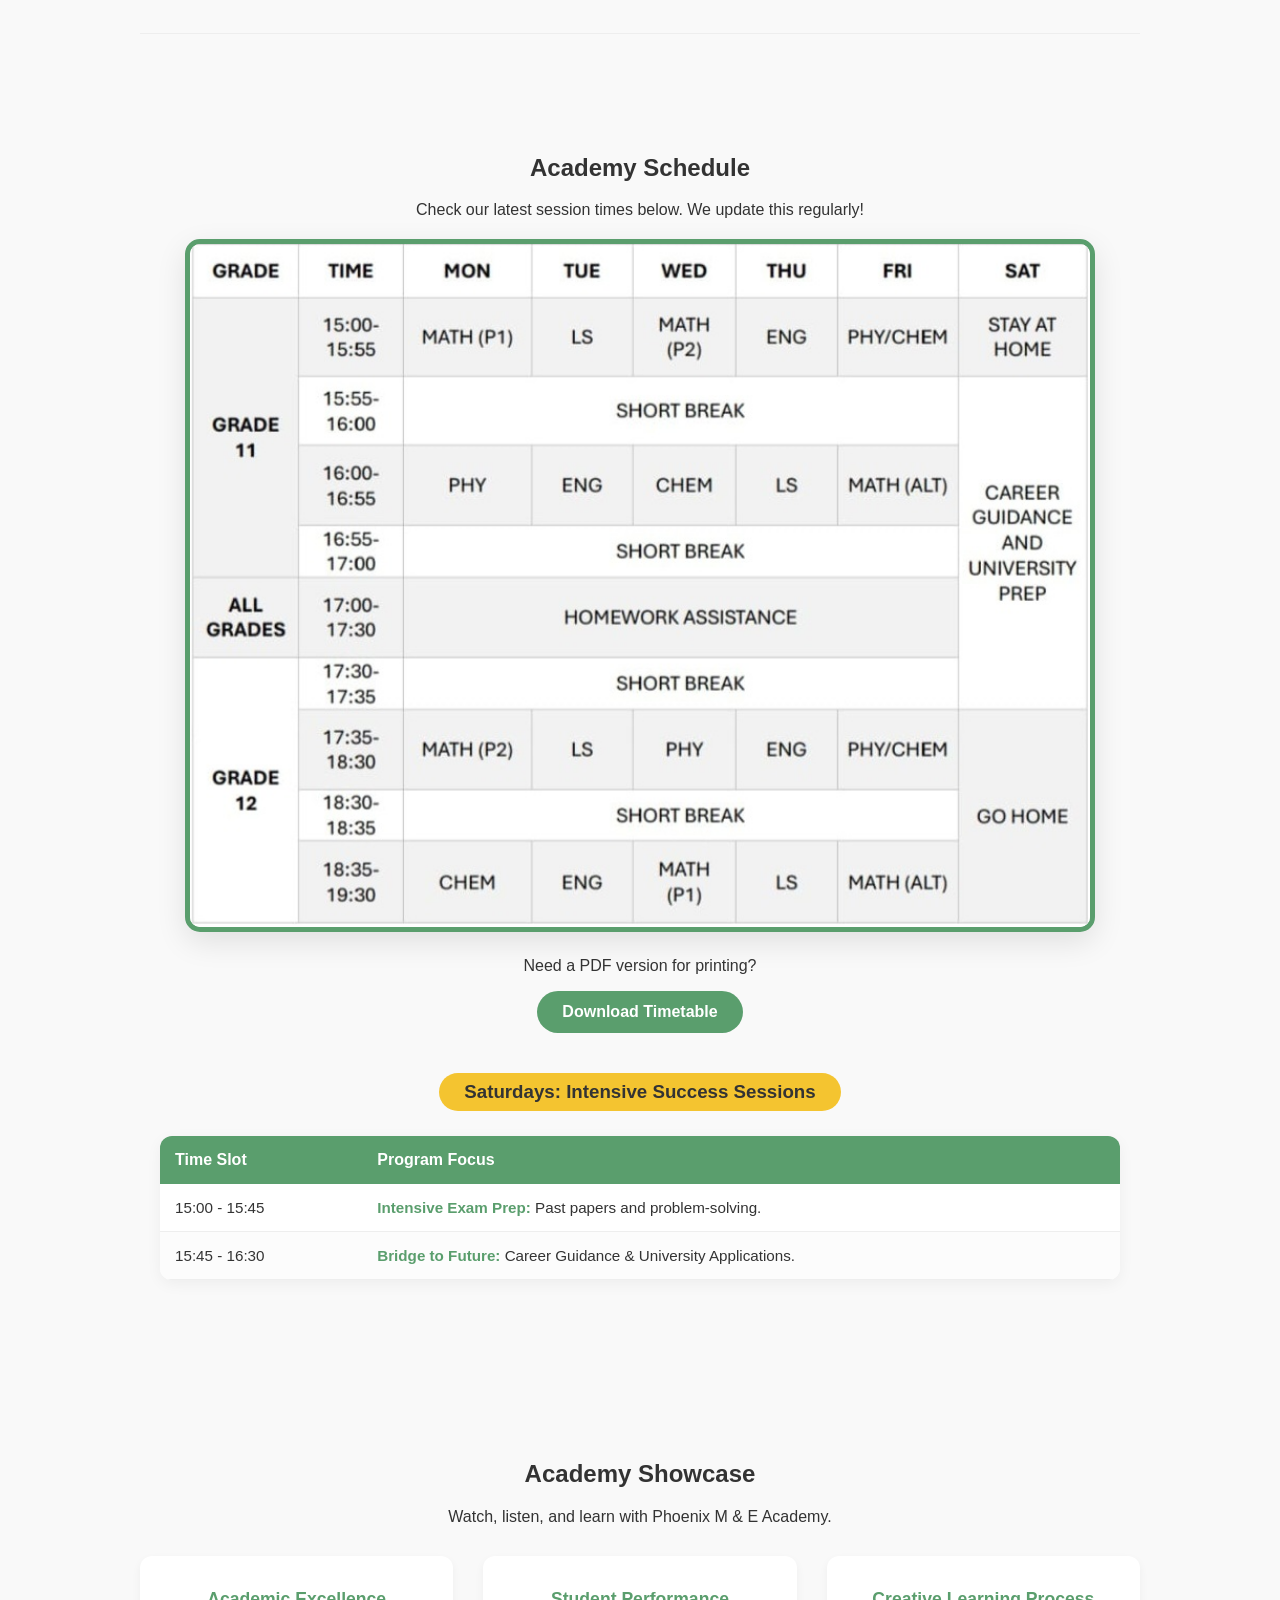
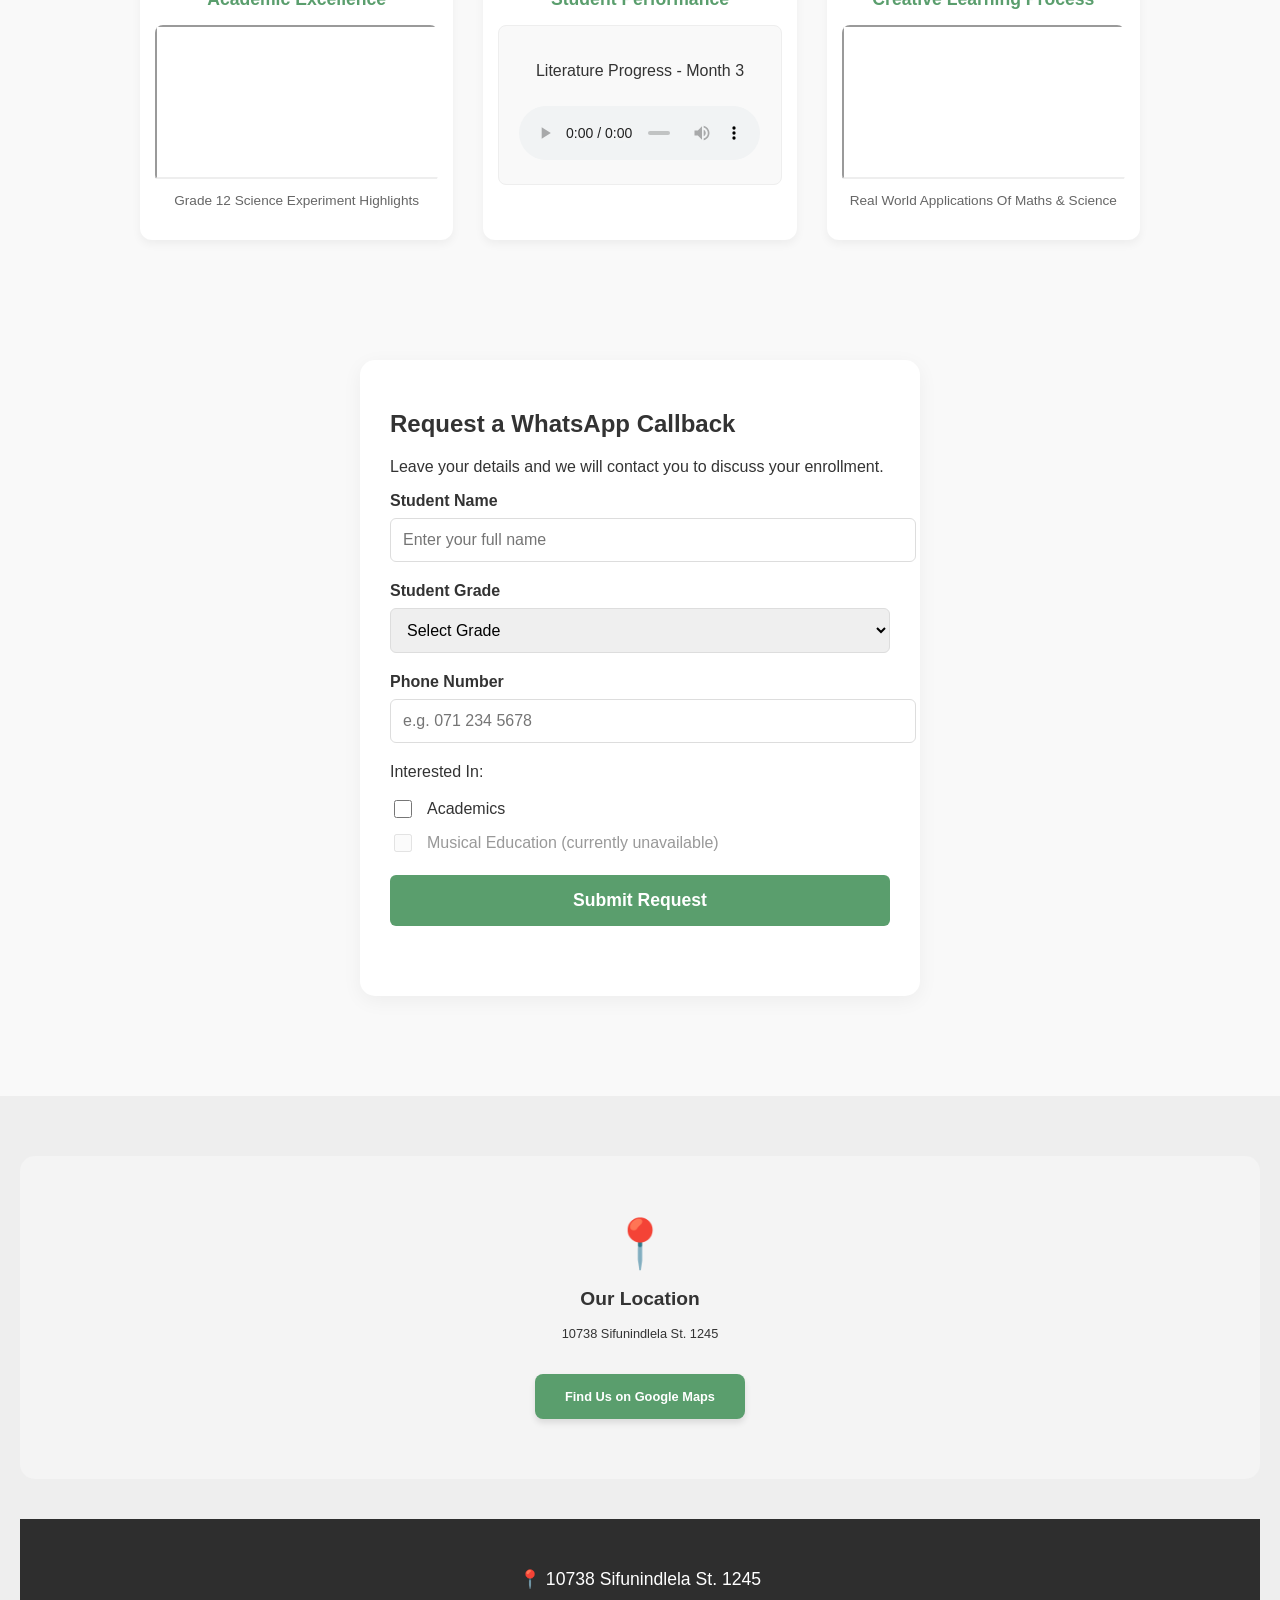
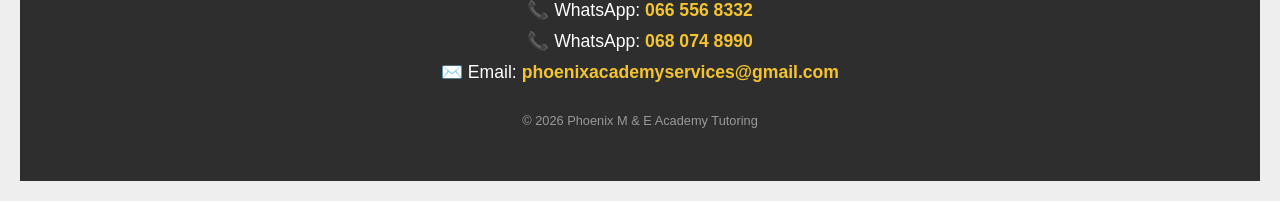
==== commit 53c84947: "New Register Button" ====
--- a/index.html
+++ b/index.html
@@ -35,11 +35,26 @@
             </div>
         </section>
 
-        <section class="cta-section">
-<div class="registration-container">
-    <p class="price-tag">Now Only R300.00</p>
-    <button class="btn-register" onclick="registerNow()">Register Now</button>
-</div>
+<section class="pricing-featured">
+    <div class="pricing-card-highlight">
+        <span class="badge">Most Popular</span>
+        <h2>Full Academic Enrollment Discount</h2>
+        <div class="price-container">
+            <span class="currency">R</span>
+            <span class="amount">300</span>
+            <span class="period">/month</span>
+        </div>
+        <p class="price-save">Save R100 by bundling subjects!</p>
+        
+        <button class="btn-register-eye-catching" onclick="registerNow()">
+            Register Now
+            <span class="btn-icon">➜</span>
+        </button>
+        
+        <p class="secure-text">🔒 Secure registration via WhatsApp</p>
+    </div>
+</section>
+
 
         </section>
 <section class="partial-pricing">
@@ -54,12 +69,13 @@
                 <li>Mathematics</li>
                 <li>Physical Sciences</li>
                 <li>Life Sciences</li>
+                <li>English</li>
             </ul>
             <button class="btn-partial" onclick="partialRegister('Academic')">Select Subject</button>
         </div>
 
         <div class="price-card">
-            <h4>Musical Education</h4>
+            <h4>Musical Education(Coming Soon)</h4>
             <p class="price">R150 <span>/monthly</span></p>
             <ul>
                 <li>Instrument Training</li>
@@ -75,42 +91,17 @@
         
 <section class="schedule-section">
     <h2>Academy Schedule</h2>
+    <p>Check our latest session times below. We update this regularly!</p>
     
-        <div class="schedule-container">
-        <h3 class="schedule-subtitle">Monday – Friday: After School Program</h3>
-        <div class="table-wrapper">
-            <table class="schedule-table">
-                <thead>
-                    <tr>
-                        <th>Time Slot</th>
-                        <th>Activity</th>
-                        <th>Focus Area</th>
-                    </tr>
-                </thead>
-                <tbody>
-                    <tr>
-                        <td>16:00 - 16:45</td>
-                        <td>Homework & Review</td>
-                        <td>Daily School Assignments</td>
-                    </tr>
-                    <tr>
-                        <td>16:45 - 17:30</td>
-                        <td>Core Academic Session</td>
-                        <td>Maths, Physical Sciences, Life Sciences & English</td>
-                    </tr>
-                    <tr class="break-row">
-                        <td>17:30 - 17:45</td>
-                        <td>Short Break 🍎</td>
-                        <td>Refreshments & Transition</td>
-                    </tr>
-                    <tr>
-                        <td>17:45 - 18:30</td>
-                        <td>Specialized Training</td>
-                        <td>Short Quizzes / Lesson Evaluation / Exam Prep</td>
-                    </tr>
-                </tbody>
-            </table>
-        </div>
+    <div class="schedule-image-container">
+        <img src="current-schedule.jpg" alt="Phoenix M & E Academy Schedule" class="responsive-schedule">
+    </div>
+
+    <div class="schedule-actions">
+        <p>Need a PDF version for printing?</p>
+        <a href="schedule.pdf" download class="btn-download">Download Timetable</a>
+    </div>
+
 
         <h3 class="schedule-subtitle saturday-highlight">Saturdays: Intensive Success Sessions</h3>
         <div class="table-wrapper">
@@ -123,11 +114,11 @@
                 </thead>
                 <tbody>
                     <tr>
-                        <td>13:00 - 14:30</td>
+                        <td>15:00 - 15:45</td>
                         <td><strong>Intensive Exam Prep:</strong> Past papers and problem-solving.</td>
                     </tr>
                     <tr>
-                        <td>14:30 - 15:30</td>
+                        <td>15:45 - 16:30</td>
                         <td><strong>Bridge to Future:</strong> Career Guidance & University Applications.</td>
                     </tr>
                 </tbody>
@@ -158,7 +149,7 @@
             <div class="audio-card">
                 <p>Literature Progress - Month 3</p>
                 <audio controls>
-                    <source src="piano-recording.mp3" type="audio/mpeg">
+                    <source src="class-recording" type="audio/mpeg">
                     Your browser does not support audio.
                 </audio>
             </div>
@@ -180,20 +171,22 @@
 <section class="contact-form-section">
     <div class="form-container">
         <h2>Request a WhatsApp Callback</h2>
-        <p>Leave your details and we will contact you to discuss your child's needs.</p>
+        <p>Leave your details and we will contact you to discuss your enrollment.</p>
         
         <form id="enrollmentForm">
             <div class="input-group">
-                <label for="parentName">Parent/Guardian Name</label>
-                <input type="text" id="parentName" placeholder="Enter your full name" required>
+                <label for="studentName">Student Name</label>
+                <input type="text" id="studentName" placeholder="Enter your full name" required>
             </div>
 
             <div class="input-group">
                 <label for="studentGrade">Student Grade</label>
                 <select id="studentGrade">
+                  <option value="Select Grade">Select Grade</option>
+                  <option value="Grade 10">Grade 10</option>
                     <option value="Grade 11">Grade 11</option>
                     <option value="Grade 12">Grade 12</option>
-                    <option value="Music Only">Music Student (All Ages)</option>
+
                 </select>
             </div>
 
@@ -202,15 +195,23 @@
                 <input type="tel" id="contactNumber" placeholder="e.g. 071 234 5678" required>
             </div>
 
-            <div class="input-group">
-                <label for="interest">Interested In:</label>
-                <div class="checkbox-group">
-                    <input type="checkbox" id="checkAcademic" value="Academic"> Academics
-                    <input type="checkbox" id="checkMusic" value="Music"> Musical Education
-                </div>
-            </div>
-
-            <button type="submit" class="btn-submit">Submit Request</button>
+           <div class="callback-interests">
+    <p>Interested In:</p>
+    
+    <label class="interest-item">
+        <input type="checkbox" name="interest" value="Academics">
+        <span>Academics</span>
+    </label>
+
+    <label class="interest-item disabled-item">
+        <input type="checkbox" name="interest" value="Music" disabled>
+        <span>Musical Education (currently unavailable)</span>
+    </label>
+           </div>
+
+   <div>
+           <button type="button" class="btn-submit" onclick="submitCallbackRequest()">Submit Request</button>
+
         </form>
         <div id="formFeedback" class="hidden"></div>
     </div>
@@ -240,6 +241,9 @@
         <p>
             📞 WhatsApp: <a href="https://wa.me/27665568332" target="_blank" class="footer-link">066 556 8332</a>
         </p>
+         <p>
+            📞 WhatsApp: <a href="https://wa.me/27680748990" target="_blank" class="footer-link">068 074 8990</a>
+        </p>
         <p>
             ✉️ Email: <a href="https://mail.google.com/mail/?view=cm&fs=1&to=phoenixacademyservices@gmail.com" target="_blank" class="footer-link">phoenixacademyservices@gmail.com</a>
         </p>
--- a/style.css
+++ b/style.css
@@ -578,3 +578,164 @@
     background-color: var(--primary-green);
     color: white;
 }
+.schedule-section {
+    padding: 40px 20px;
+    background-color: #f9f9f9;
+    text-align: center;
+}
+
+.schedule-image-container {
+    max-width: 900px; /* Limits the size on large screens */
+    margin: 20px auto;
+    border: 5px solid var(--primary-green); /* Professional border using your brand color */
+    border-radius: 15px;
+    overflow: hidden;
+    box-shadow: 0 10px 30px rgba(0,0,0,0.1);
+    background-color: #fff;
+}
+
+.responsive-schedule {
+    width: 100%;
+    height: auto;
+    display: block;
+    /* This ensures the image doesn't look blurry */
+    image-rendering: -webkit-optimize-contrast; 
+}
+
+.schedule-actions {
+    margin-top: 25px;
+}
+
+.btn-download {
+    display: inline-block;
+    padding: 12px 25px;
+    background-color: var(--primary-green);
+    color: white;
+    text-decoration: none;
+    border-radius: 50px;
+    font-weight: bold;
+    transition: 0.3s;
+}
+
+.btn-download:hover {
+    background-color: #ffeb3b;
+    color: #333;
+}
+/* Featured Section Container */
+.pricing-featured {
+    padding: 60px 20px;
+    background: linear-gradient(135deg, #f1f8f1 0%, #ffffff 100%);
+    display: flex;
+    justify-content: center;
+}
+
+/* The Highlight Card */
+.pricing-card-highlight {
+    background: #ffffff;
+    border-radius: 20px;
+    padding: 40px;
+    text-align: center;
+    box-shadow: 0 20px 40px rgba(46, 125, 50, 0.15); /* Soft Green Shadow */
+    border: 2px solid #2e7d32;
+    max-width: 400px;
+    position: relative;
+}
+
+/* Popular Badge */
+.badge {
+    background: #ffeb3b;
+    color: #333;
+    padding: 5px 15px;
+    border-radius: 20px;
+    font-size: 0.8rem;
+    font-weight: bold;
+    text-transform: uppercase;
+    position: absolute;
+    top: -15px;
+    left: 50%;
+    transform: translateX(-50%);
+}
+
+/* Price Styling */
+.price-container {
+    margin: 20px 0;
+    color: #2e7d32;
+}
+
+.amount {
+    font-size: 4rem;
+    font-weight: 900;
+}
+
+.currency, .period {
+    font-size: 1.2rem;
+    font-weight: bold;
+}
+
+/* The Animated Button */
+.btn-register-eye-catching {
+    background: #2e7d32;
+    color: white;
+    width: 100%;
+    padding: 18px;
+    font-size: 1.3rem;
+    font-weight: bold;
+    border: none;
+    border-radius: 50px;
+    cursor: pointer;
+    margin-top: 20px;
+    transition: 0.3s;
+    animation: pulse 2s infinite; /* The "Breathing" Effect */
+}
+
+.btn-register-eye-catching:hover {
+    background: #1b5e20;
+    transform: scale(1.03);
+}
+
+/* Pulse Animation */
+@keyframes pulse {
+    0% { box-shadow: 0 0 0 0 rgba(46, 125, 50, 0.7); }
+    70% { box-shadow: 0 0 0 15px rgba(46, 125, 50, 0); }
+    100% { box-shadow: 0 0 0 0 rgba(46, 125, 50, 0); }
+}
+
+.secure-text {
+    font-size: 0.8rem;
+    color: #777;
+    margin-top: 15px;
+}
+/* Container for the whole section */
+.callback-interests {
+    margin-bottom: 20px;
+    text-align: left;
+}
+
+/* Individual label row */
+.interest-item {
+    display: flex;
+    align-items: center; /* Vertically centers checkbox with text */
+    gap: 12px; /* Space between box and text */
+    margin-bottom: 10px;
+    cursor: pointer;
+    font-size: 1rem;
+}
+
+/* Checkbox size adjustment */
+.interest-item input[type="checkbox"] {
+    width: 18px;
+    height: 18px;
+    cursor: pointer;
+}
+
+/* Styling for the disabled (blocked) item */
+.disabled-item {
+    color: #999; /* Grey out the text */
+    cursor: not-allowed; /* Shows a 'block' icon on hover */
+}
+
+.disabled-item input[type="checkbox"] {
+    cursor: not-allowed;
+    filter: grayscale(1);
+    opacity: 0.6;
+}
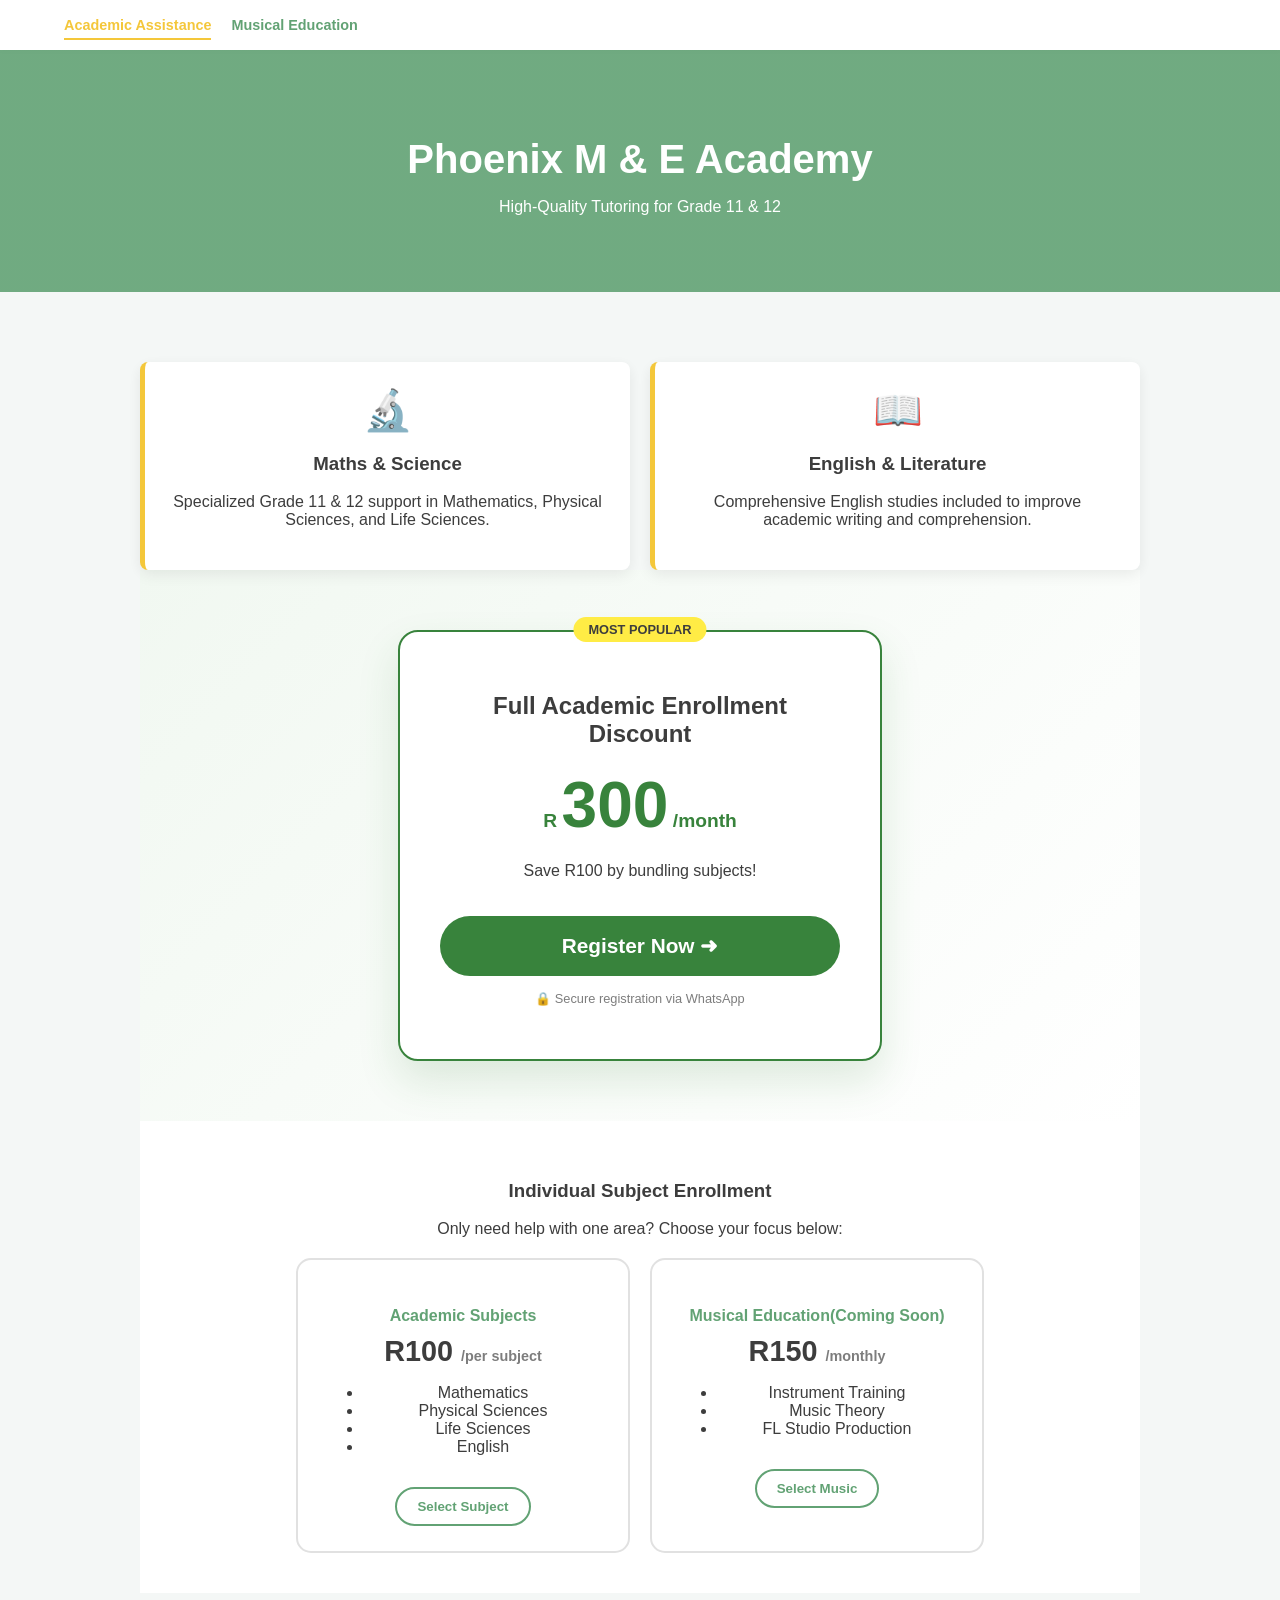
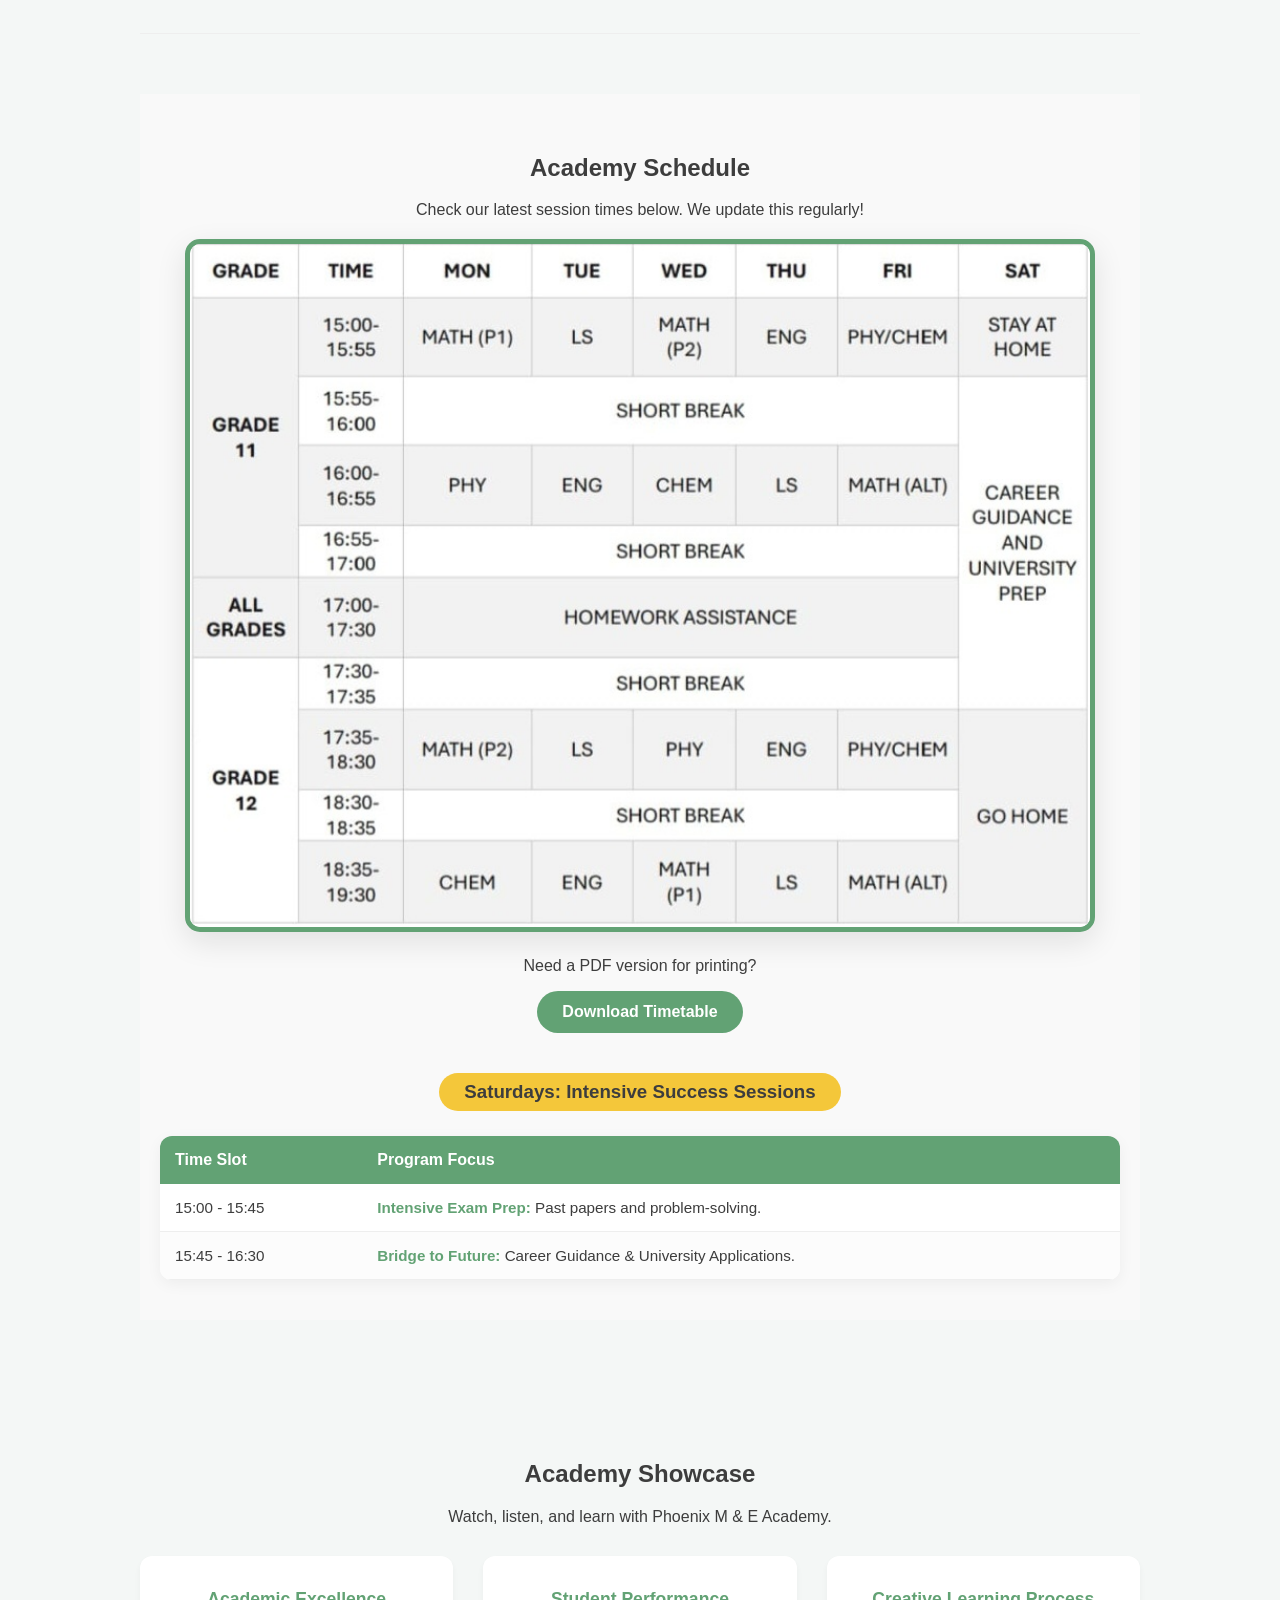
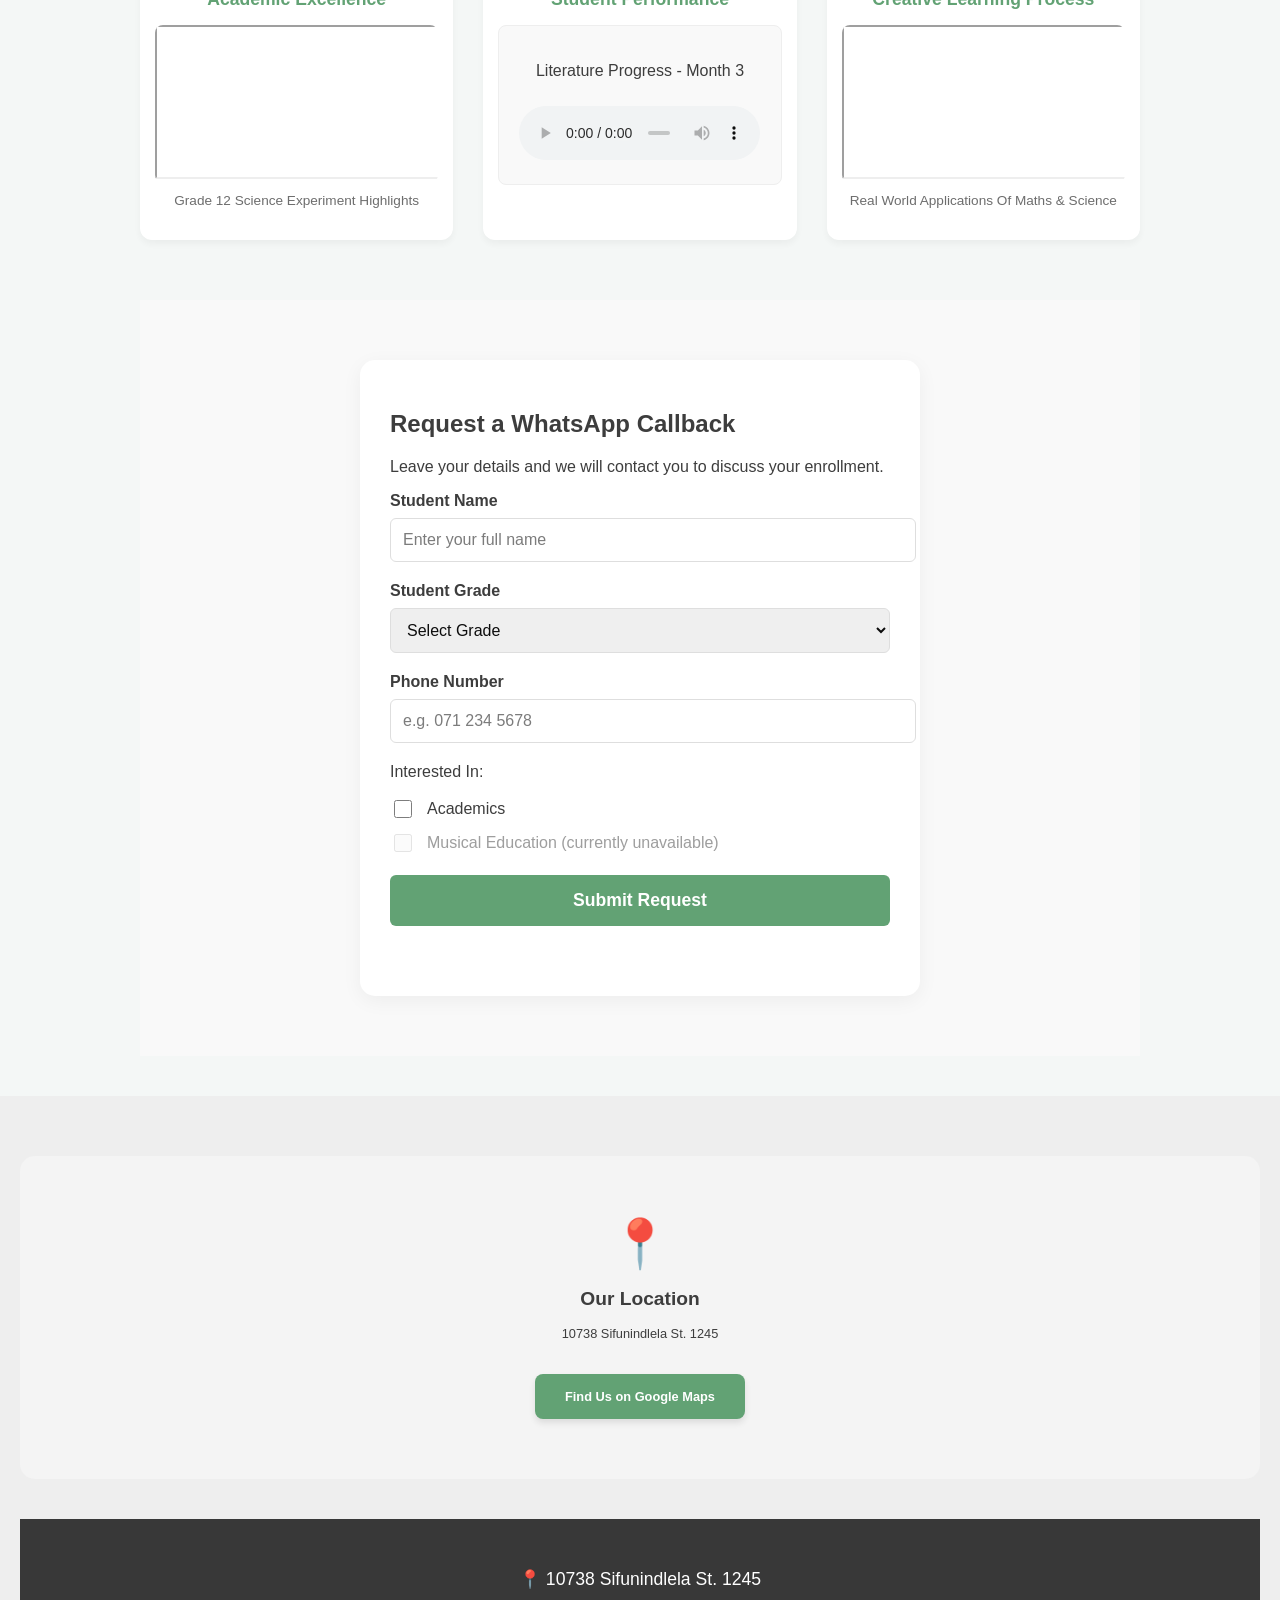
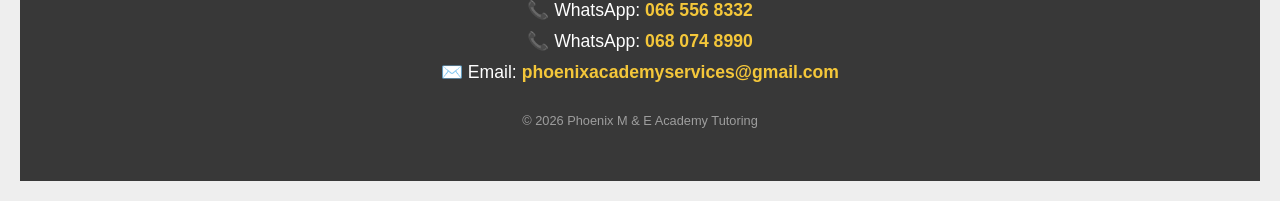
==== commit 8b4c1099: "updated form" ====
--- a/index.html
+++ b/index.html
@@ -46,10 +46,13 @@
         </div>
         <p class="price-save">Save R100 by bundling subjects!</p>
         
-        <button class="btn-register-eye-catching" onclick="registerNow()">
-            Register Now
-            <span class="btn-icon">➜</span>
-        </button>
+       <a href="register.html" style="text-decoration: none;">
+   <button class="btn-register-eye-catching" onclick="registerNow()">
+     Register Now
+     <span class="btn-icon">➜</span>
+ </button>
+</a>
+
         
         <p class="secure-text">🔒 Secure registration via WhatsApp</p>
     </div>
@@ -71,7 +74,11 @@
                 <li>Life Sciences</li>
                 <li>English</li>
             </ul>
-            <button class="btn-partial" onclick="partialRegister('Academic')">Select Subject</button>
+            <a href="register.html" style="text-decoration: none;">
+              <button class="btn-partial" onclick="partialRegister('Academic')">Select Subject</button>
+            </a>
+
+
         </div>
 
         <div class="price-card">
@@ -82,7 +89,11 @@
                 <li>Music Theory</li>
                 <li>FL Studio Production</li>
             </ul>
-            <button class="btn-partial" onclick="partialRegister('Music')">Select Music</button>
+            <a href="musical-education.html" style="text-decoration: none;">
+    <button class="btn-partial" onclick="partialRegister('Music')">Select Music</button>
+</a>
+
+
         </div>
     </div>
 </section>
--- a/style.css
+++ b/style.css
@@ -739,3 +739,164 @@
     filter: grayscale(1);
     opacity: 0.6;
 }
+/* Registration Page Styles */
+.registration-form {
+    max-width: 500px;
+    margin: 40px auto;
+    padding: 25px;
+    background: #ffffff;
+    border-radius: 12px;
+    box-shadow: 0 5px 15px rgba(0,0,0,0.1);
+    font-family: 'Segoe UI', Tahoma, Geneva, Verdana, sans-serif;
+}
+
+.registration-form h2 {
+    color: #2c3e50;
+    text-align: center;
+    margin-bottom: 25px;
+    font-size: 1.8rem;
+}
+
+.registration-form input[type="text"],
+.registration-form select {
+    width: 100%;
+    padding: 12px;
+    margin-bottom: 15px;
+    border: 1px solid #ddd;
+    border-radius: 8px;
+    font-size: 16px; /* Prevents auto-zoom on iPhones/Mobile */
+    box-sizing: border-box;
+}
+
+.program-selection {
+    background: #f9f9f9;
+    padding: 15px;
+    border-radius: 8px;
+    margin-bottom: 20px;
+    border-left: 5px solid #ff9800; /* Phoenix orange accent */
+}
+
+.program-selection p {
+    font-weight: bold;
+    margin-top: 0;
+    color: #333;
+}
+
+.program-selection label {
+    display: block;
+    padding: 8px 0;
+    cursor: pointer;
+    font-size: 15px;
+}
+
+.registration-form button {
+    width: 100%;
+    background-color: #ff9800;
+    color: white;
+    padding: 15px;
+    border: none;
+    border-radius: 8px;
+    font-size: 18px;
+    font-weight: bold;
+    cursor: pointer;
+    transition: background 0.3s ease;
+}
+
+.registration-form button:hover {
+    background-color: #e68a00;
+}
+
+/* Mobile responsive padding */
+@media (max-width: 600px) {
+    .registration-form {
+        margin: 20px;
+        padding: 15px;
+    }
+}
+.registration-form input[type="text"],
+.registration-form input[type="tel"],
+.registration-form input[type="email"], /* Add this line */
+.registration-form select {
+    width: 100%;
+    padding: 12px;
+    margin-bottom: 15px;
+    border: 1px solid #ddd;
+    border-radius: 8px;
+    font-size: 16px;
+    box-sizing: border-box;
+}
+/* Watermark Background Style */
+body {
+    background-image: url('phoenix-watermark.png'); /* The faded image you created */
+    background-repeat: no-repeat;
+    background-position: center;
+    background-attachment: fixed; /* Keeps the logo centered while they scroll */
+    background-size: 80%; /* Adjusts the size of the watermark on the screen */
+    background-color: #ffffff; /* Ensures the page starts with a clean white base */
+}
+
+/* Important: Make your form solid white so the logo doesn't bleed through the text areas */
+.registration-form {
+    background: #ffffff; /* This must stay solid white */
+    position: relative; /* Helps layer the form above the background */
+    z-index: 10; /* Ensures the form is "on top" */
+    /* ...keep your other existing registration-form styles here... */
+}
+
+/* Background Watermark Setup */
+body {
+    background-color: #f4f7f6; /* A very light grey/white base */
+    background-image: url('logo.png'); /* Ensure your logo file is named logo.png in your folder */
+    background-repeat: no-repeat;
+    background-position: center;
+    background-attachment: fixed;
+    background-size: 60%; /* This keeps the logo from touching the edges */
+    /* This creates the 'faded' effect using CSS if your image isn't transparent yet */
+    background-blend-mode: lighten; 
+    opacity: 0.95; 
+}
+
+/* Ensure the form stands out against the background */
+.registration-form {
+    max-width: 500px;
+    margin: 40px auto;
+    padding: 30px;
+    background: rgba(255, 255, 255, 0.95); /* Semi-transparent white to show a hint of the logo */
+    border-radius: 15px;
+    box-shadow: 0 10px 30px rgba(0,0,0,0.15);
+    border-top: 5px solid #ff9800; /* Phoenix Orange accent */
+    position: relative;
+    z-index: 1;
+}
+
+/* Mobile Tweak: Scale the logo down on your Samsung A05 */
+@media (max-width: 600px) {
+    body {
+        background-size: 90%;
+    }
+    .registration-form {
+        margin: 20px;
+        padding: 20px;
+    }
+}
+/* Update Buttons to Phoenix Orange */
+.register-btn, .select-btn, button[onclick="submitRegistration()"] {
+    background-color: #ff9800 !important;
+    color: white;
+    border: none;
+}
+button[onclick="submitRegistration()"] {
+    background-color: #ff9800; /* Phoenix Orange */
+    color: white;
+    border: none;
+    padding: 15px;
+    border-radius: 8px;
+    font-weight: bold;
+    cursor: pointer;
+    transition: 0.3s;
+}
+
+button[onclick="submitRegistration()"]:active {
+    background-color: #e68a00; /* Darkens slightly when tapped */
+    transform: scale(0.98); /* Slight 'press' effect for mobile */
+}
